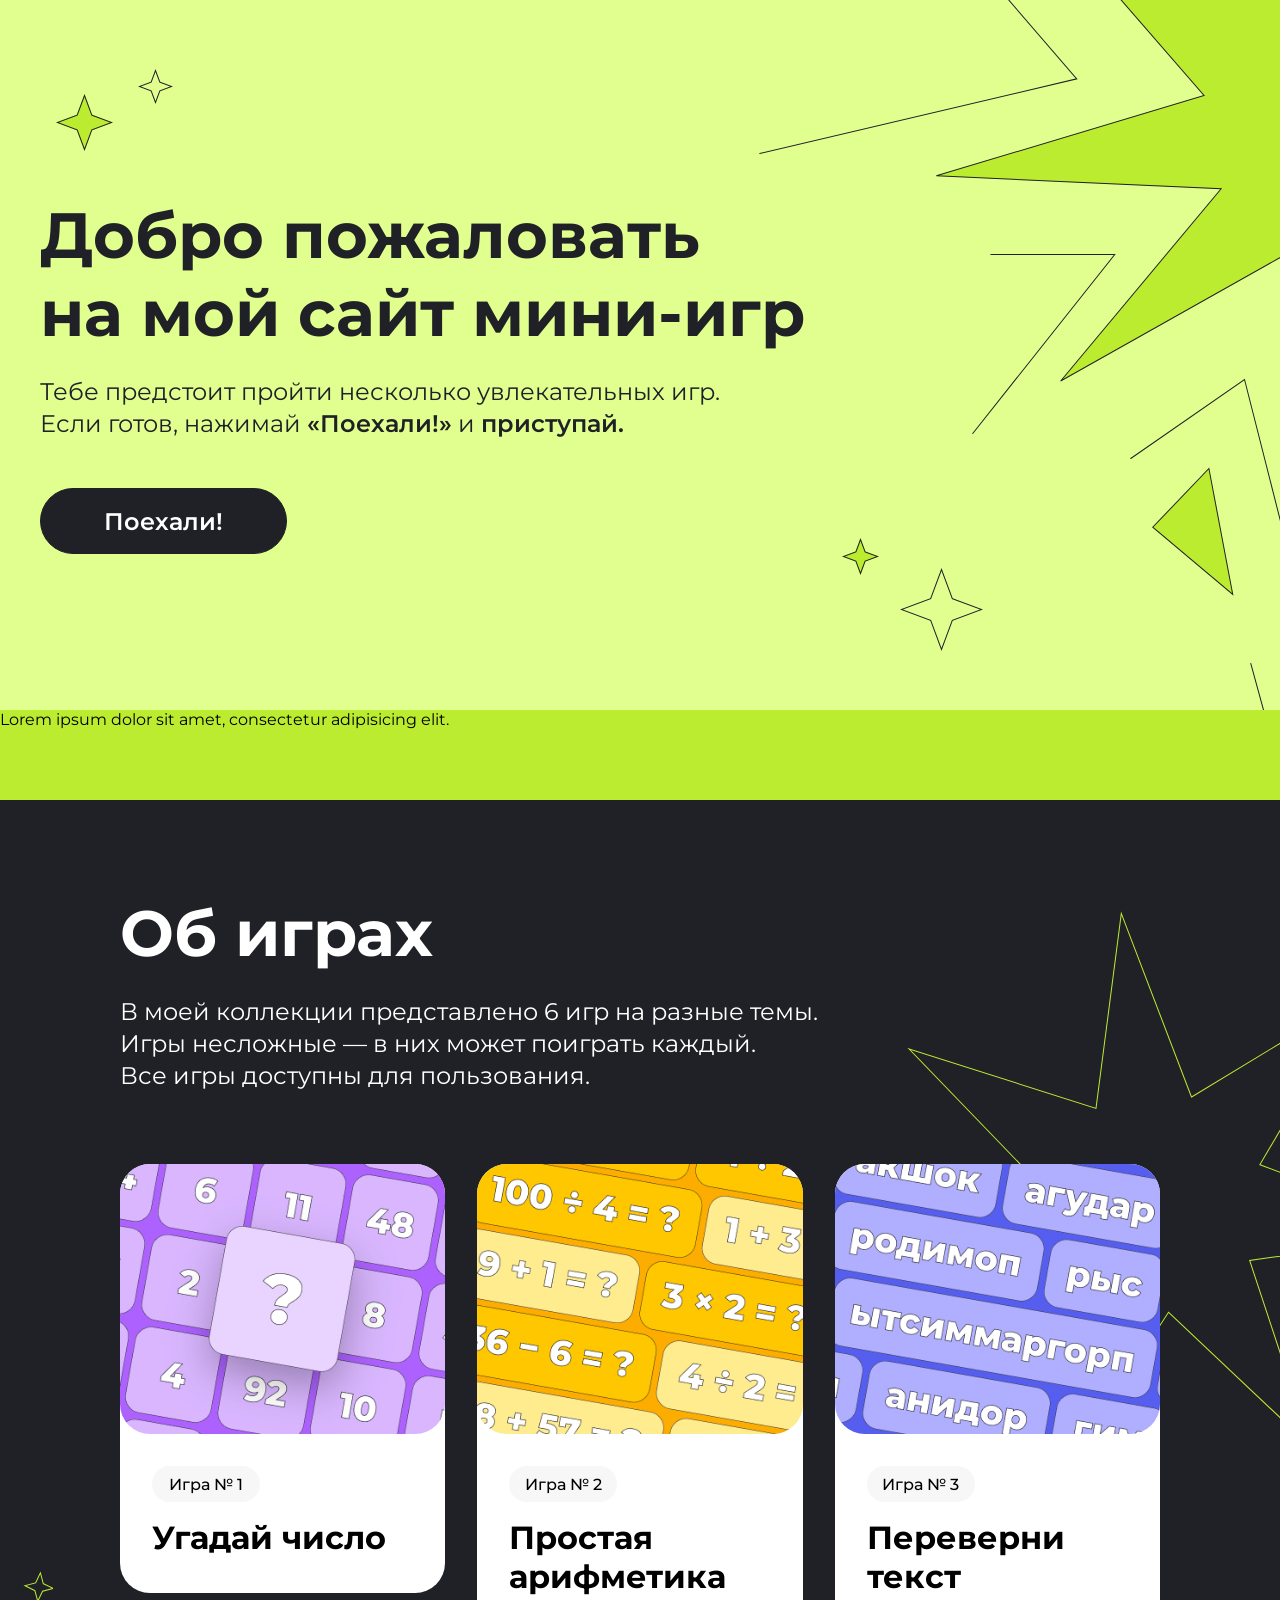
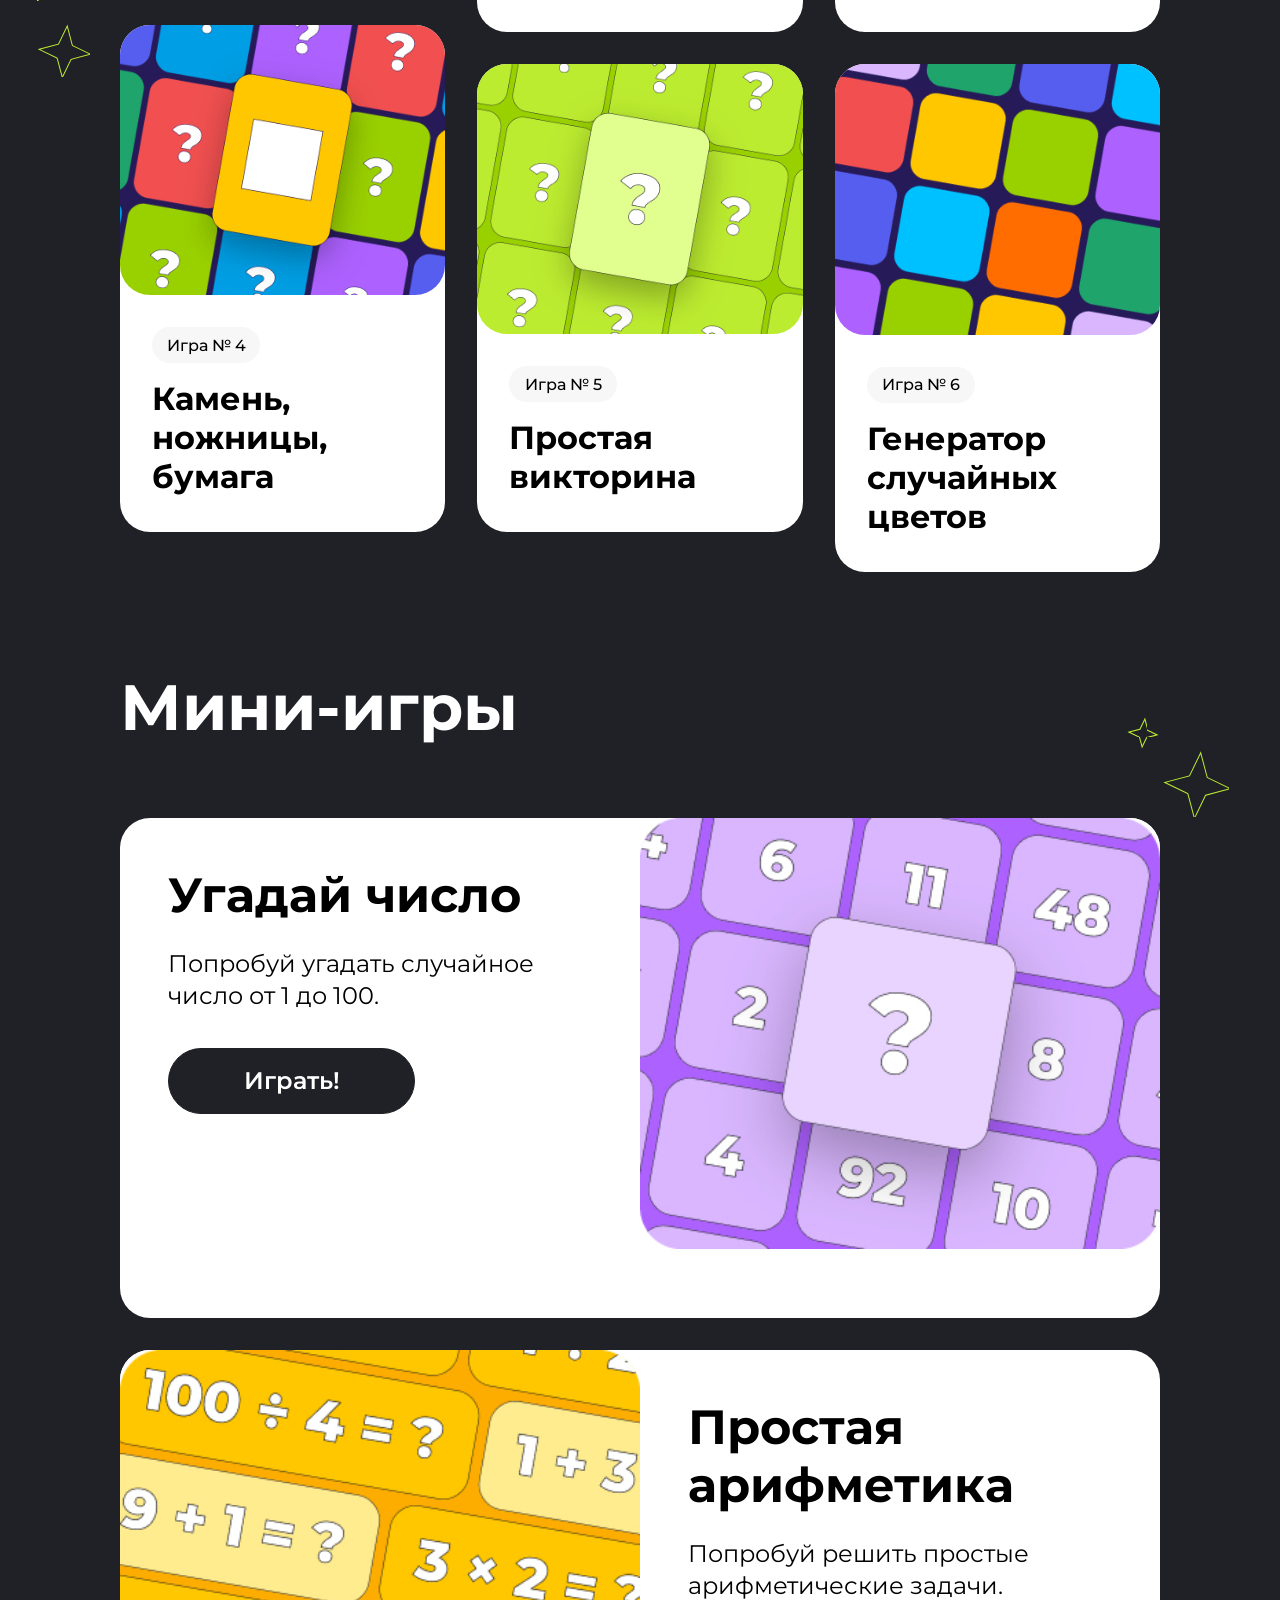
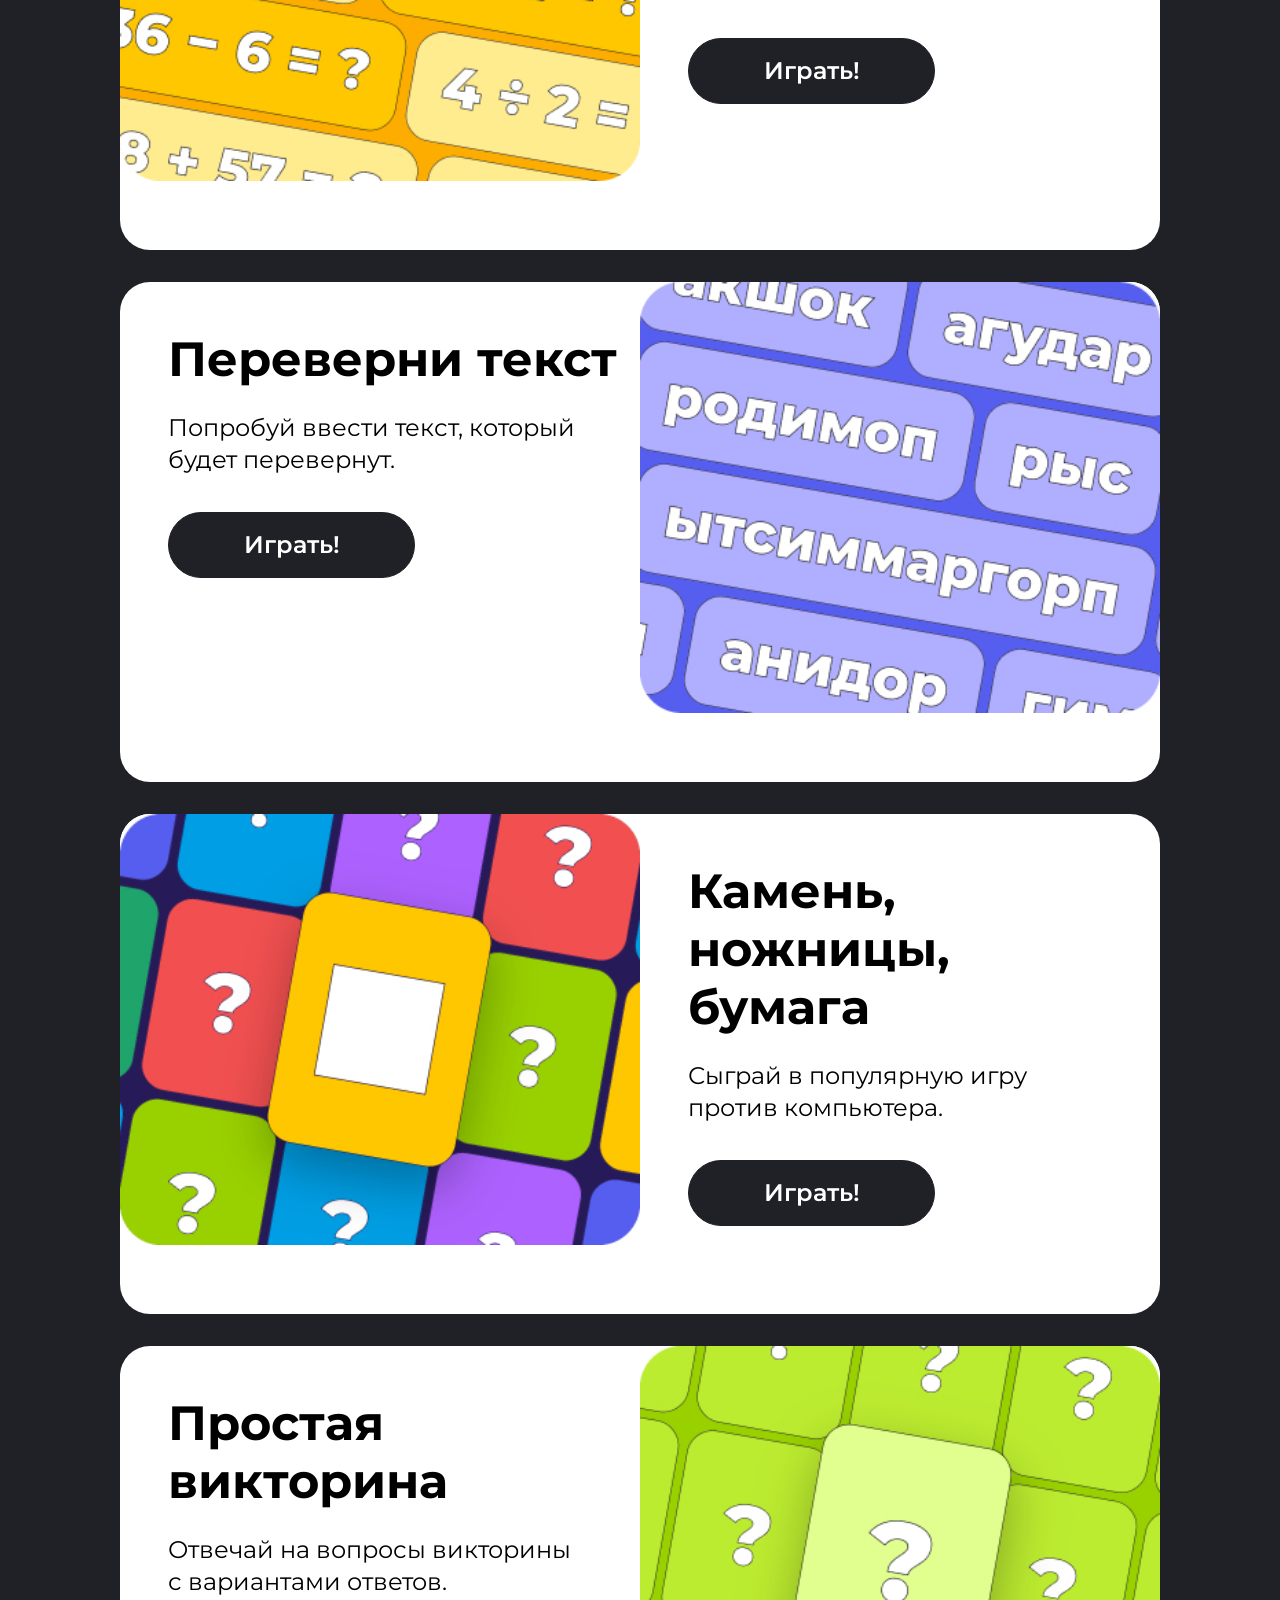
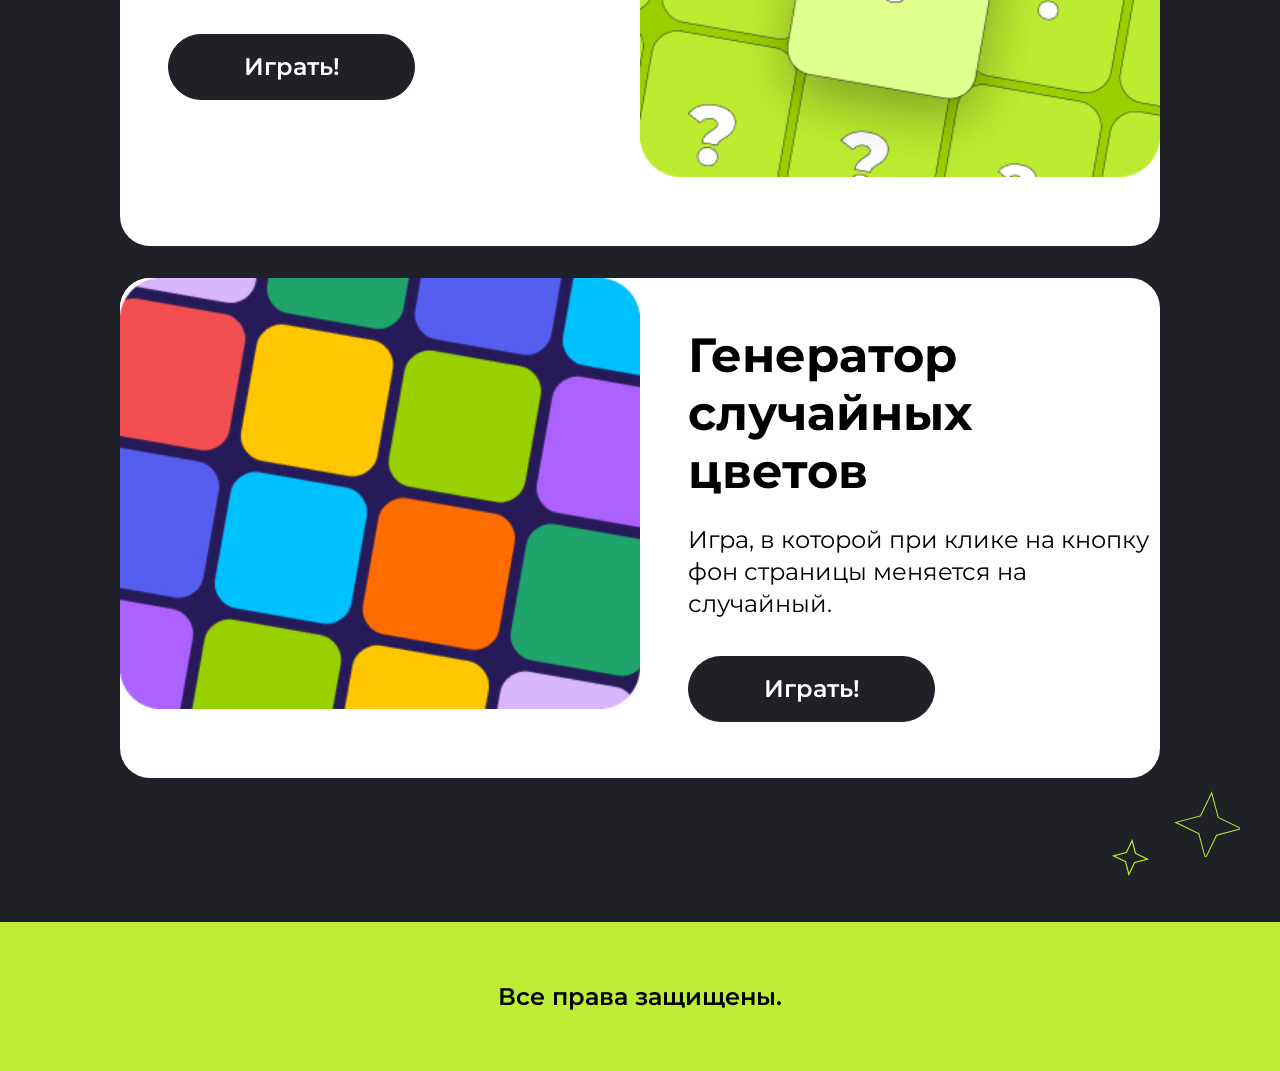
==== index.html @ 82ed21d8 "Сделал игру "Переверни текст"" ====
<!DOCTYPE html>
<html lang="ru">

<head>
    <meta charset="UTF-8">
    <meta http-equiv="X-UA-Compatible" content="IE=edge">
    <meta name="viewport" content="width=device-width, initial-scale=1.0">
    <link rel="preconnect" href="https://fonts.googleapis.com">
    <link rel="preconnect" href="https://fonts.gstatic.com" crossorigin>
    <link href="https://fonts.googleapis.com/css2?family=Montserrat:ital,wght@0,100..900;1,100..900&display=swap"
        rel="stylesheet">
    <link rel="stylesheet" href="./styles.css">
    <title>Document</title>
</head>

<body>

    <section class="header">
        <div class="header__box">
            <div class="header__content">
                <p class="header__titl">Добро пожаловать</p>
                <p class="header__titl"><span class="header__spc">на мой сайт</span> мини-игр</p>
                <p class="header__text"><span class="header__spc">Тебе предстоит пройти несколько</span> <span
                        class="header__spc">увлекательных игр. Если готов,</span> <span class="header__spc">нажимай
                        <span class="header__text-smbld">«Поехали!»</span> и <span
                            class="header__text-smbld">приступай.</span></span></p>
                <form action="#top-games">
                    <button class="header__btn">Поехали!</button>
                </form>
            </div>
            <div class="header__star-big">
                <img class="header__imgBig" src="./image/star-big-grin.svg" alt="star">
                <img class="header__imgBig-phone" src="./image/star-phone-grin-big.svg" alt="star">
            </div>
        </div>
        <div class="header__anim-strip">Lorem ipsum dolor sit amet, consectetur adipisicing elit.</div>
    </section>
    <div class="top">
        <section class="top-games center">
            <div class="top-games__img-big">
                <img class="top-games__imgBig" src="./image/star-top-big.svg" alt="star">
            </div>
            <h2 class="top-games__titl">Об играх</h2>
            <p class="top-games__text">В моей коллекции представлено 6 игр на разные темы.</p>
            <p class="top-games__text">Игры несложные — в них может поиграть каждый.</p>
            <p class="top-games__text">Все игры доступны для пользования.</p>
            <article id="top-games" class="top-games__box">
                <div class="top-games__block">
                    <a href="#game-1">
                        <div class="top-games__card top-games__card_1-3">
                            <img class="top-games__img" src="./image/cart-game-1.jpg" alt="Угадай число">
                            <p class="top-games__nmbr">Игра № 1</p>
                            <h2 class="top-games__ttl-card  top-games__ttl-card_1rw">Угадай число</h2>
                        </div>
                    </a>
                    <a href="#game-4">
                        <div class="top-games__card top-games__card_4-6">
                            <img class="top-games__img" src="./image/cart-game-4.jpg" alt="Угадай число">
                            <p class="top-games__nmbr">Игра № 4</p>
                            <p class="top-games__ttl-card">Камень,</p>
                            <p class="top-games__ttl-card  top-games__ttl-card_3rw">ножницы,</p>
                            <p class="top-games__ttl-card  top-games__ttl-card_2rw">бумага</p>
                        </div>
                    </a>
                </div>
                <div class="top-games__block">
                    <a href="#game-2">
                        <div class="top-games__card top-games__card_2-5">
                            <img class="top-games__img" src="./image/cart-game-2.jpg" alt="Угадай число">
                            <p class="top-games__nmbr">Игра № 2</p>
                            <p class="top-games__ttl-card">Простая</p>
                            <p class="top-games__ttl-card top-games__ttl-card_2rw">арифметика</p>
                        </div>
                    </a>
                    <a href="#game-5">
                        <div class="top-games__card top-games__card_2-5">
                            <img class="top-games__img" src="./image/cart-game-5.jpg" alt="Угадай число">
                            <p class="top-games__nmbr">Игра № 5</p>
                            <p class="top-games__ttl-card">Простая</p>
                            <p class="top-games__ttl-card   top-games__ttl-card_2rw">викторина</p>
                        </div>
                    </a>
                </div>
                <div class="top-games__block">
                    <a href="#game-3">
                        <div class="top-games__card top-games__card_1-3">
                            <img class="top-games__img" src="./image/cart-game-3.jpg" alt="Угадай число">
                            <p class="top-games__nmbr">Игра № 3</p>
                            <h2 class="top-games__ttl-card   top-games__ttl-card_1rw">Переверни текст</h2>
                        </div>
                    </a>
                    <a href="#game-6">
                        <div class="top-games__card  top-games__card_4-6">
                            <img class="top-games__img" src="./image/cart-game-6.jpg" alt="Угадай число">
                            <p class="top-games__nmbr">Игра № 6</p>
                            <p class="top-games__ttl-card">Генератор</p>
                            <p class="top-games__ttl-card   top-games__ttl-card_3rw">случайных</p>
                            <p class="top-games__ttl-card   top-games__ttl-card_2rw">цветов</p>
                        </div>
                    </a>
                </div>
            </article>
        </section>
        <section class="for center">
            <div class="for__box">
                <h2 class="for__title">Мини-игры</h2>
                <article id="game-1" class="for__card">
                    <div class="for__content for__content_item1">
                        <h3 class="for__subtitle">Угадай число</h3>
                        <p class="for__text"><span class="for__text for__text_spc">Попробуй угадать случайное</span>
                            <span class="for__text for__text_spc">число от 1 до 100.</span>
                        </p>
                        <button class="for__btn for__btn_GuessNumber">Играть!</button>
                        <script src="./js/js-script.js"></script>
                        <script>
                            document.addEventListener('DOMContentLoaded', function () {
                                const playButton = document.querySelector('.for__btn_GuessNumber');
                                playButton.addEventListener('click', getUserNumber);
                            });
                        </script>
                    </div>
                    <img class="for__img for__img_item2" src="./image/cart-game-1.jpg" alt="Угадай число">
                </article>
                <article id="game-2" class="for__card">
                    <img class="for__img for__img_rew for__img_item2" src="./image/cart-game-2.jpg" alt="Угадай число">
                    <div class="for__content for__content_rew for__content_item1">
                        <h3 class="for__subtitle for__subtitle_dopmrgn"><span
                                class="for__subtitle for__subtitle_spc">Простая</span> <span
                                class="for__subtitle for__subtitle_spc">арифметика</span></h3>
                        <p class="for__text"><span class="for__text for__text_spc">Попробуй решить простые</span>
                            <span class="for__text for__text_spc">арифметические задачи.</span>
                        </p>
                        <button class="for__btn for__btn_arithmetic">Играть!</button>
                        <script src="./js/arithmetic.js"></script>
                        <script>
                            document.addEventListener('DOMContentLoaded', function () {
                                const playButton = document.querySelector('.for__btn_arithmetic');
                                playButton.addEventListener('click', arithmeticProblem);
                            });
                        </script>
                    </div>
                </article>
                <article id="game-3" class="for__card">
                    <div class="for__content for__content_item1">
                        <h3 class="for__subtitle">Переверни текст</h3>
                        <p class="for__text"><span class="for__text for__text_spc">Попробуй ввести текст, который</span>
                            <span class="for__text for__text_spc">будет перевернут.</span>
                        </p>
                        <button class="for__btn for__btn_turnTheTextOver">Играть!</button>
                        <script src="./js/turnTheTextOver.js"></script>
                        <script>
                            document.addEventListener('DOMContentLoaded', function () {
                                const playButton = document.querySelector('.for__btn_turnTheTextOver');
                                playButton.addEventListener('click', turnTheTextOver);
                            });
                        </script>
                    </div>
                    <img class="for__img for__img_item2" src="./image/cart-game-3.jpg" alt="Угадай число">
                </article>
                <article id="game-4" class="for__card">
                    <img class="for__img for__img_rew for__img_item2" src="./image/cart-game-4.jpg" alt="Угадай число">
                    <div class="for__content for__content_rew for__content_item1">
                        <h3 class="for__subtitle for__subtitle_dopmrgn">Камень,<br>ножницы,<br>бумага</h3>
                        <p class="for__text"><span class="for__text for__text_spc">Сыграй в популярную игру</span> <span
                                class="for__text for__text_spc">против компьютера.</span></p>
                        <button class="for__btn">Играть!</button>
                </article>
                <article id="game-5" class="for__card">
                    <div class="for__content for__content_item1">
                        <h3 class="for__subtitle">Простая<br>викторина</h3>
                        <p class="for__text"><span class="for__text for__text_spc">Отвечай на вопросы викторины</span>
                            <span class="for__text for__text_spc">с вариантами ответов.</span>
                        </p>
                        <button class="for__btn">Играть!</button>
                    </div>
                    <img class="for__img for__img_item2" src="./image/cart-game-5.jpg" alt="Угадай число">
                </article>
                <article id="game-6" class="for__card">
                    <img class="for__img for__img_rew for__img_item2" src="./image/cart-game-6.jpg" alt="Угадай число">
                    <div class="for__content for__content_rew for__content_item1">
                        <h3 class="for__subtitle for__subtitle_dopmrgn">Генератор<br>случайных<br>цветов</h3>
                        <p class="for__text"><span class="for__text for__text_spc-phone">Игра, в которой при
                                клике</span>
                            <span class="for__text for__text_spc-phone">на кнопку фон страницы</span> <span
                                class="for__text for__text_spc-phone">меняется на случайный.</span>
                        </p>
                        <button class="for__btn">Играть!</button>
                </article>
            </div>
        </section>
    </div>

    <footer class="footer">
        <p class="footer__cntnt">Все права защищены.</p>
    </footer>
</body>

</html>
---- styles.css ----
@charset "UTF-8";
* {
  margin: 0;
  padding: 0;
  font-family: "Montserrat", "Arial";
  box-sizing: border-box;
}

a {
  all: unset;
}

html {
  scroll-behavior: smooth;
}

h1 {
  color: #ffffff;
  font-size: 64px;
  font-weight: 700;
  line-height: 78px;
  letter-spacing: 0px;
  text-align: left;
}

button {
  border-radius: 60px;
  border: 1px solid #202027;
  background-color: #202027;
  color: #ffffff;
  transition: background-color 1s ease-in-out;
  font-size: 24px;
  font-weight: 600;
}

button:hover {
  background-color: #ffffff;
  color: #000000;
  cursor: pointer;
}

.center {
  padding-left: 120px;
  padding-right: 120px;
}

.header {
  width: 100%;
  background-color: #E1FF8F;
  position: relative;
  z-index: 1;
  overflow: hidden;
}
.header__box {
  position: relative;
  padding-left: calc(50% - 600px);
  padding-right: calc(50% - 600px);
}
.header__box::before {
  content: "";
  background-image: url(./image/star-grin2.svg);
  position: absolute;
  left: 4.4%;
  top: 94px;
  width: 57px;
  height: 57px;
}
.header__box::after {
  content: "";
  background-image: url(./image/star-3.svg);
  position: absolute;
  left: 10.8%;
  top: 69px;
  width: 35px;
  height: 35px;
}
.header__content {
  padding-top: 196px;
  min-width: 1200px;
}
.header__titl {
  color: #202027;
  font-size: 64px;
  font-weight: 700;
  line-height: 78px;
  letter-spacing: 0px;
  text-align: left;
}
.header__text {
  width: 720px;
  padding-top: 24px;
  font-size: 24px;
  color: #202027;
  font-weight: 400;
  line-height: 32px;
  letter-spacing: 0px;
  text-align: left;
}
.header__text-smbld {
  padding-top: 24px;
  font-size: 24px;
  color: #202027;
  font-weight: 600;
  line-height: 32px;
  letter-spacing: 0px;
}
.header__btn {
  margin-top: 48px;
  width: 247px;
  height: 66px;
}
.header__star-big {
  position: absolute;
  left: 59.3%;
  top: -333px;
  z-index: 2;
  overflow: hidden;
  margin-right: 0;
}
.header__imgBig {
  -o-object-fit: cover;
     object-fit: cover;
}
.header__anim-strip {
  margin-top: 156px;
  background-color: #BCEC30;
  padding: 0;
  position: relative;
  z-index: 3;
  height: 90px;
  /*удалить пример высоты полосы анимации*/
}
.header__titl-phone {
  display: none;
}

.header::before {
  content: "";
  background-image: url(./image/star-grin3.svg);
  position: absolute;
  left: 65.8%;
  top: 538px;
  width: 37px;
  height: 37px;
}

.header::after {
  content: "";
  background-image: url(./image/star-2.svg);
  position: absolute;
  left: 70.3%;
  top: 568px;
  width: 83px;
  height: 83px;
}

.top {
  display: flex;
  flex-direction: column;
  align-content: center;
  flex-wrap: wrap;
  background-color: #202027;
}

.top-games {
  background-color: #202027;
  position: relative;
  z-index: 1;
  overflow: hidden;
  padding-bottom: 40px;
}
.top-games__titl {
  padding-top: 94px;
  margin-bottom: 24px;
  font-size: 64px;
  font-weight: 700;
  color: #ffffff;
}
.top-games__text {
  color: #ffffff;
  font-size: 24px;
  font-weight: 400;
  line-height: 32px;
  letter-spacing: 0px;
  text-align: left;
}
.top-games__titl-phone {
  display: none;
}
.top-games__img-big {
  position: absolute;
  left: 64.9%;
  top: 77px;
  z-index: 2;
  overflow: hidden;
}
.top-games__imgBig {
  -o-object-fit: cover;
     object-fit: cover;
}
.top-games__box {
  margin-top: 72px;
  display: grid;
  grid-template-columns: repeat(3, 1fr);
  gap: 32px;
}
.top-games__block {
  display: flex;
  flex-direction: column;
  gap: 32px;
}
.top-games__card {
  max-width: 378px;
  border: none;
  border-radius: 30px;
  background-color: #ffffff;
  cursor: pointer;
  transition: transform 0.3s ease;
  position: relative;
  z-index: 3;
}
.top-games__card_1-3 {
  max-height: 473px;
}
.top-games__card_2-5 {
  max-height: 512px;
}
.top-games__card_4-6 {
  max-height: 551px;
}
.top-games__card:hover {
  transform: scale(1.05);
}
.top-games__img {
  border-radius: 30px;
  width: 100%;
  position: relative;
  z-index: 3;
}
.top-games__nmbr {
  margin-top: 28px;
  margin-left: 32px;
  width: 108px;
  height: 36px;
  background-color: #F7F7F7;
  border: none;
  border-radius: 30px;
  font-size: 16px;
  font-weight: 500;
  align-content: center;
  text-align: center;
}
.top-games__ttl-card {
  margin-top: 16px;
  margin-left: 32px;
  font-size: 32px;
  font-weight: 700;
}
.top-games__ttl-card_1rw {
  padding-bottom: 36px;
}
.top-games__ttl-card_2rw {
  margin-top: 0;
  padding-bottom: 36px;
}
.top-games__ttl-card_3rw {
  margin-top: 0;
  padding-bottom: 0;
}

.top-games::before {
  content: "";
  background-image: url(./image/star-top3.svg);
  position: absolute;
  left: 1.7%;
  top: 770px;
  width: 31px;
  height: 31px;
}

.top-games::after {
  content: "";
  background-image: url(./image/star-top2.svg);
  position: absolute;
  left: 2.7%;
  top: 822px;
  width: 55px;
  height: 55px;
}

.for {
  padding-top: 56px;
  padding-bottom: 144px;
  background-color: #202027;
  position: relative;
}
.for__box {
  position: relative;
}
.for__box::before {
  content: "";
  background-image: url(./image/star-top3.svg);
  position: absolute;
  left: 96.7%;
  top: 48px;
  width: 35px;
  height: 35px;
}
.for__box::after {
  content: "";
  background-image: url(./image/star-for2.svg);
  position: absolute;
  left: 100%;
  top: 80px;
  width: 69px;
  height: 69px;
  background-repeat: no-repeat;
}
.for__title {
  font-size: 64px;
  font-weight: 700;
  color: #ffffff;
  padding-bottom: 40px;
}
.for__card {
  max-width: 1200px;
  max-height: 500px;
  min-width: 850px;
  margin-top: 32px;
  border: none;
  background-color: #ffffff;
  border-radius: 30px;
  display: grid;
  grid-template-columns: repeat(12, 1fr);
}
.for__content {
  grid-column: 1/7;
  padding-left: 48px;
}
.for__content_rew {
  grid-column: 7/13;
}
.for__subtitle {
  margin-top: 48px;
  font-size: 48px;
  font-weight: 700;
}
.for__subtitle_spc {
  white-space: nowrap;
}
.for__text {
  margin-top: 24px;
  font-size: 24px;
  font-weight: 400;
  max-width: 497px;
  line-height: 32px;
}
.for__text_spc {
  white-space: nowrap;
}
.for__btn {
  margin-top: 36px;
  margin-bottom: 207px;
  width: 247px;
  height: 66px;
  color: #ffffff;
  background-color: #202027;
  border-radius: 60px;
}
.for__img {
  grid-column: 7/13;
  width: 100%;
  height: auto;
  -o-object-fit: cover;
     object-fit: cover;
  border-radius: 30px;
}
.for__img_rew {
  grid-column: 1/7;
}

.for::before {
  content: "";
  background-image: url(./image/star-top3.svg);
  position: absolute;
  left: 86.7%;
  top: 97.6%;
  width: 41px;
  height: 41px;
  background-repeat: no-repeat;
  background-size: cover;
}

.for::after {
  content: "";
  background-image: url(./image/star-for2.svg);
  position: absolute;
  left: 91.5%;
  top: 96.2%;
  width: 69px;
  height: 69px;
  background-repeat: no-repeat;
}

.footer {
  padding-top: 60px;
  padding-bottom: 60px;
  background-color: #BDED35;
}
.footer__cntnt {
  font-size: 24px;
  font-weight: 600;
  text-align: center;
}

@media (min-width: 1023px) and (max-width: 1088px) {
  .center {
    padding-left: 80px;
    padding-right: 80px;
  }
}
@media (max-width: 1022px) {
  .center {
    padding-left: 16px;
    padding-right: 16px;
  }
  .header__box {
    padding-left: 16px;
    padding-right: 16px;
  }
  .header__content {
    padding-top: 147px;
    min-width: 0;
  }
  .header__titl {
    font-size: 40px;
    line-height: 49px;
    text-align: center;
  }
  .header__text {
    text-align: center;
    font-size: 16px;
    margin-left: auto;
    margin-right: auto;
  }
  .header__text-smbld {
    padding-top: 24px;
    font-size: 16px;
    line-height: 20px;
  }
  .header__btn {
    margin-top: 34px;
    margin-left: calc(50% - 143px);
    margin-right: calc(50% - 143px);
    width: 285px;
    height: 55px;
    font-size: 16px;
    font-weight: 600;
  }
  .header__imgBig {
    display: none;
  }
  .header__anim-strip {
    margin-top: 131px;
    height: 51px;
  }
  .header__star-big {
    display: none;
  }
  .header::before {
    left: 90%;
    top: 423px;
  }
  .header::after {
    left: 82%;
    top: 445px;
  }
  .top-games {
    display: none;
  }
  .for__box::before {
    left: 89%;
    top: 52px;
  }
  .for__box::after {
    left: 92%;
    top: 70px;
  }
  .for__card {
    min-width: 0;
  }
  .for__subtitle {
    margin-top: 16px;
    font-size: 36px;
    line-height: 30px;
  }
  .for__text {
    margin-top: 16px;
    font-size: 16px;
  }
  .for__btn {
    margin-top: 16px;
    margin-bottom: 0;
  }
  .for::before {
    left: 86.7%;
    top: 97.6%;
  }
  .for::after {
    left: 89.5%;
    top: 96.2%;
    width: 69px;
  }
}
@media (max-width: 767px) {
  .header__box::before {
    content: "";
    background-image: url(./image/star-phone-grin2.svg);
    position: absolute;
    left: 10%;
    top: 97px;
    width: 35px;
    height: 35px;
    background-repeat: no-repeat;
  }
  .header__box::after {
    content: "";
    background-image: url(./image/star-phone3.svg);
    position: absolute;
    left: 24.6%;
    top: 64px;
    width: 35px;
    height: 35px;
    background-repeat: no-repeat;
  }
  .header__text {
    padding-top: 24px;
    width: 100%;
    line-height: 20px;
  }
  .header__spc {
    white-space: nowrap;
  }
  .header__btn {
    margin-top: 36px;
    margin-left: calc(50% - 140px);
    margin-right: calc(50% - 140px);
  }
  .header__star-big {
    display: block;
    min-width: 223px;
    left: 50%;
    top: -104px;
  }
  .header__imgBig {
    display: none;
  }
  .header__star-big-phone {
    display: block;
    -o-object-fit: cover;
       object-fit: cover;
  }
  .header::before {
    content: "";
    background-image: url(./image/star-phone2.svg);
    position: absolute;
    left: 80.8%;
    top: 581px;
    width: 39px;
    height: 41px;
    background-repeat: no-repeat;
  }
  .header::after {
    content: "";
    background-image: url(./image/star-phone-grin3.svg);
    position: absolute;
    left: 72.7%;
    top: 557px;
    width: 18px;
    height: 18px;
    background-repeat: no-repeat;
  }
  .for {
    padding-top: 48px;
    padding-bottom: 12px;
  }
  .for__box {
    display: flex;
    flex-direction: column;
    gap: 22px;
  }
  .for__box::before {
    display: none;
  }
  .for__box::after {
    display: none;
  }
  .for__title {
    font-size: 40px;
    padding-bottom: 26px;
  }
  .for__card {
    display: flex;
    flex-direction: column;
    margin-top: 0;
    padding-bottom: 32px;
    max-height: -moz-fit-content;
    max-height: fit-content;
  }
  .for__content {
    padding-left: 29px;
  }
  .for__content_item1 {
    order: 2;
  }
  .for__content_rew {
    margin-top: 4px;
  }
  .for__subtitle {
    margin-top: 32px;
    font-size: 32px;
    margin-bottom: 14px;
    line-height: 39px;
    max-width: 284px;
  }
  .for__subtitle_dopmrgn {
    margin-top: 30px;
  }
  .for__text {
    line-height: 20px;
    margin-top: 0;
  }
  .for__text_spc-phone {
    white-space: nowrap;
  }
  .for__btn {
    margin-top: 32px;
    width: 285px;
    height: 55px;
    font-size: 16px;
  }
  .for__img_item2 {
    order: 1;
  }
  .for::before {
    display: none;
  }
  .for::after {
    display: none;
  }
  .footer {
    padding-top: 40px;
    padding-bottom: 40px;
  }
  .footer__cntnt {
    font-size: 16px;
  }
}
.task {
  height: 300px;
  border: 2px solid #000000;
  text-align: center;
  font-size: 32;
  font-width: 600;
  color: #000;
}/*# sourceMappingURL=styles.css.map */
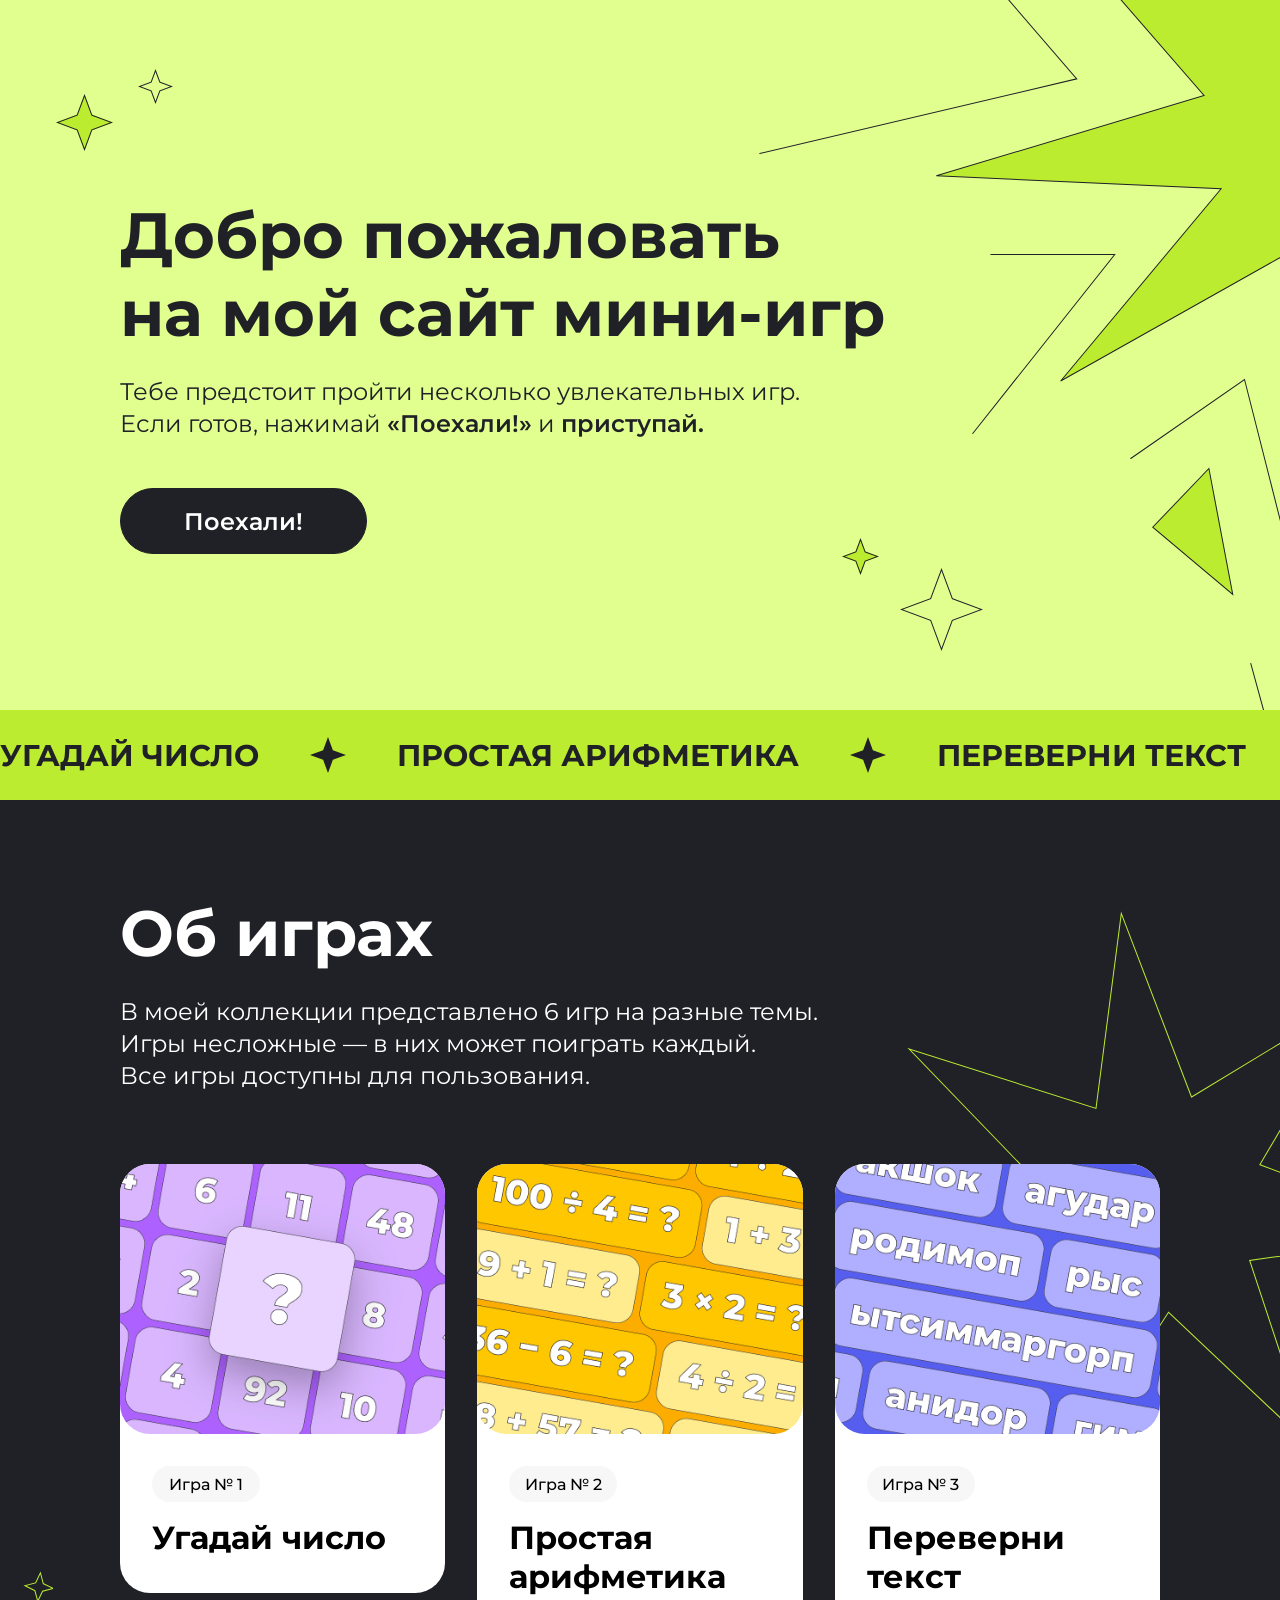
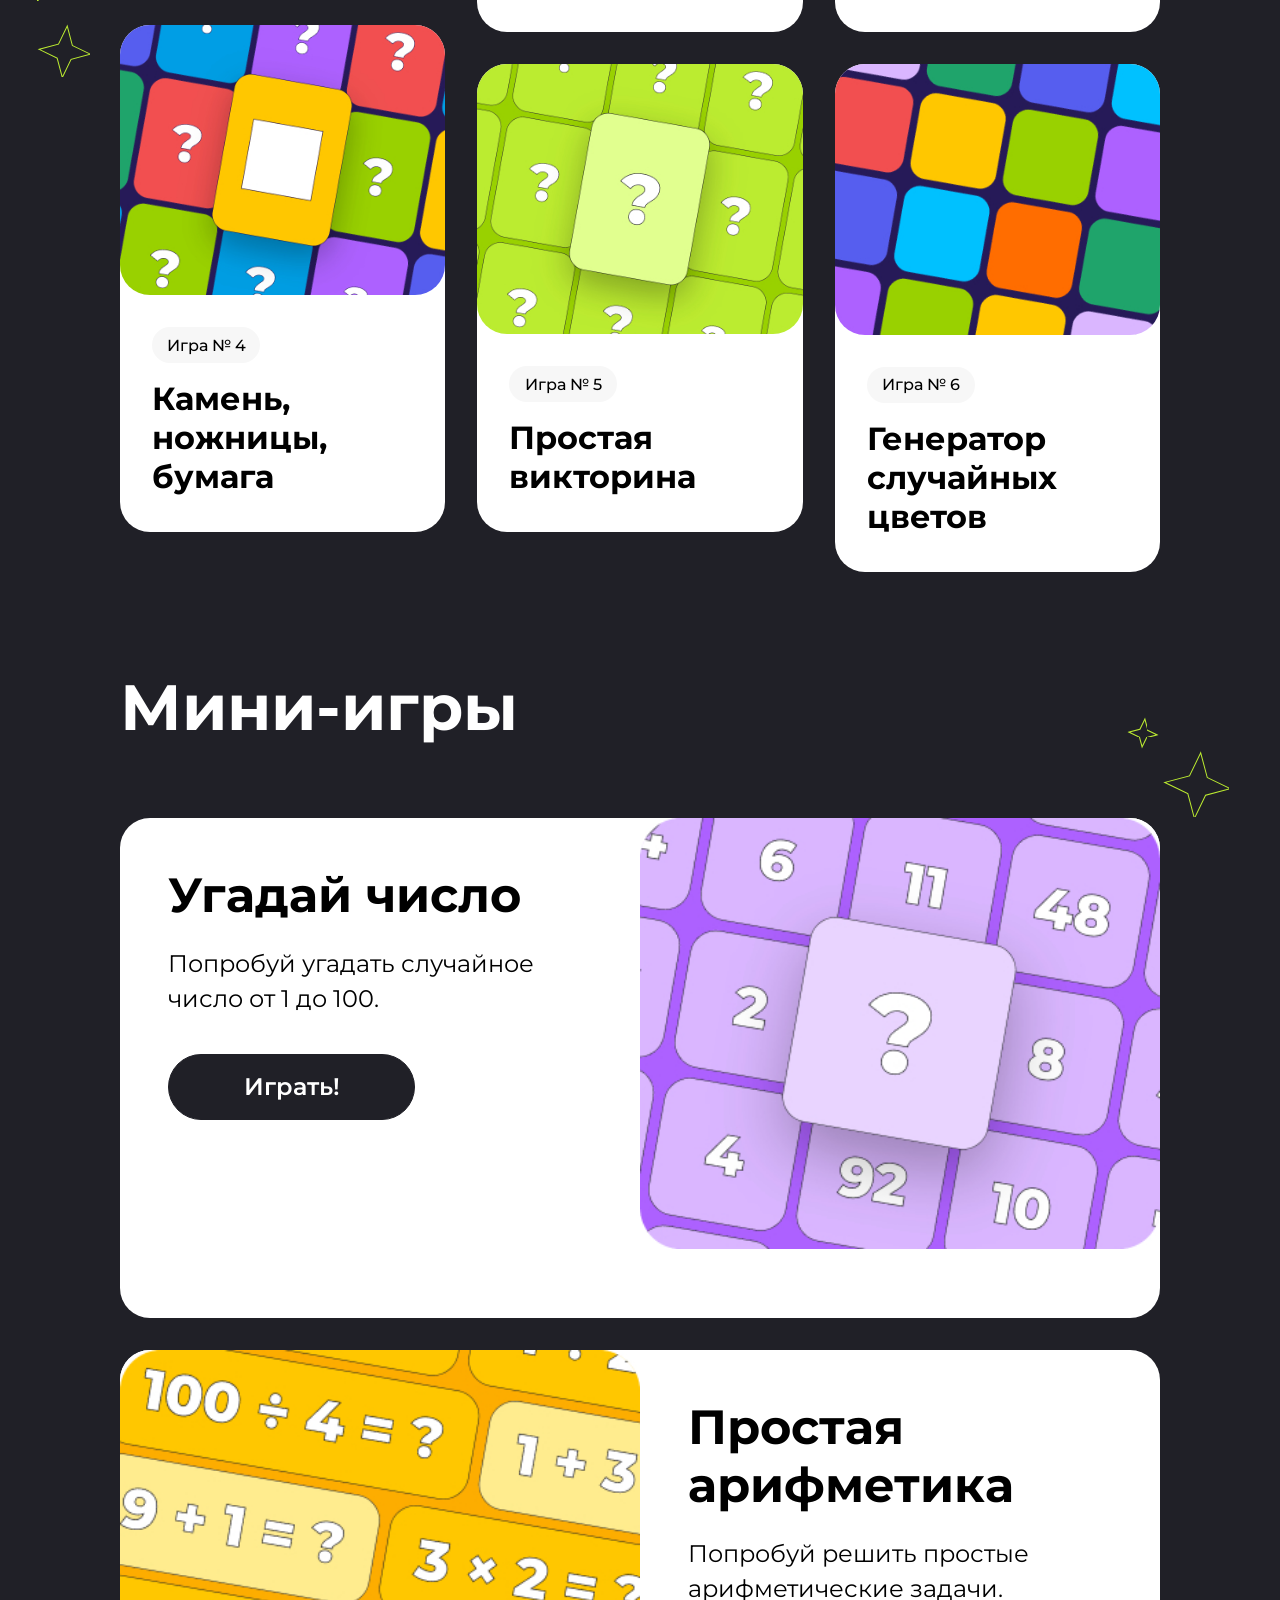
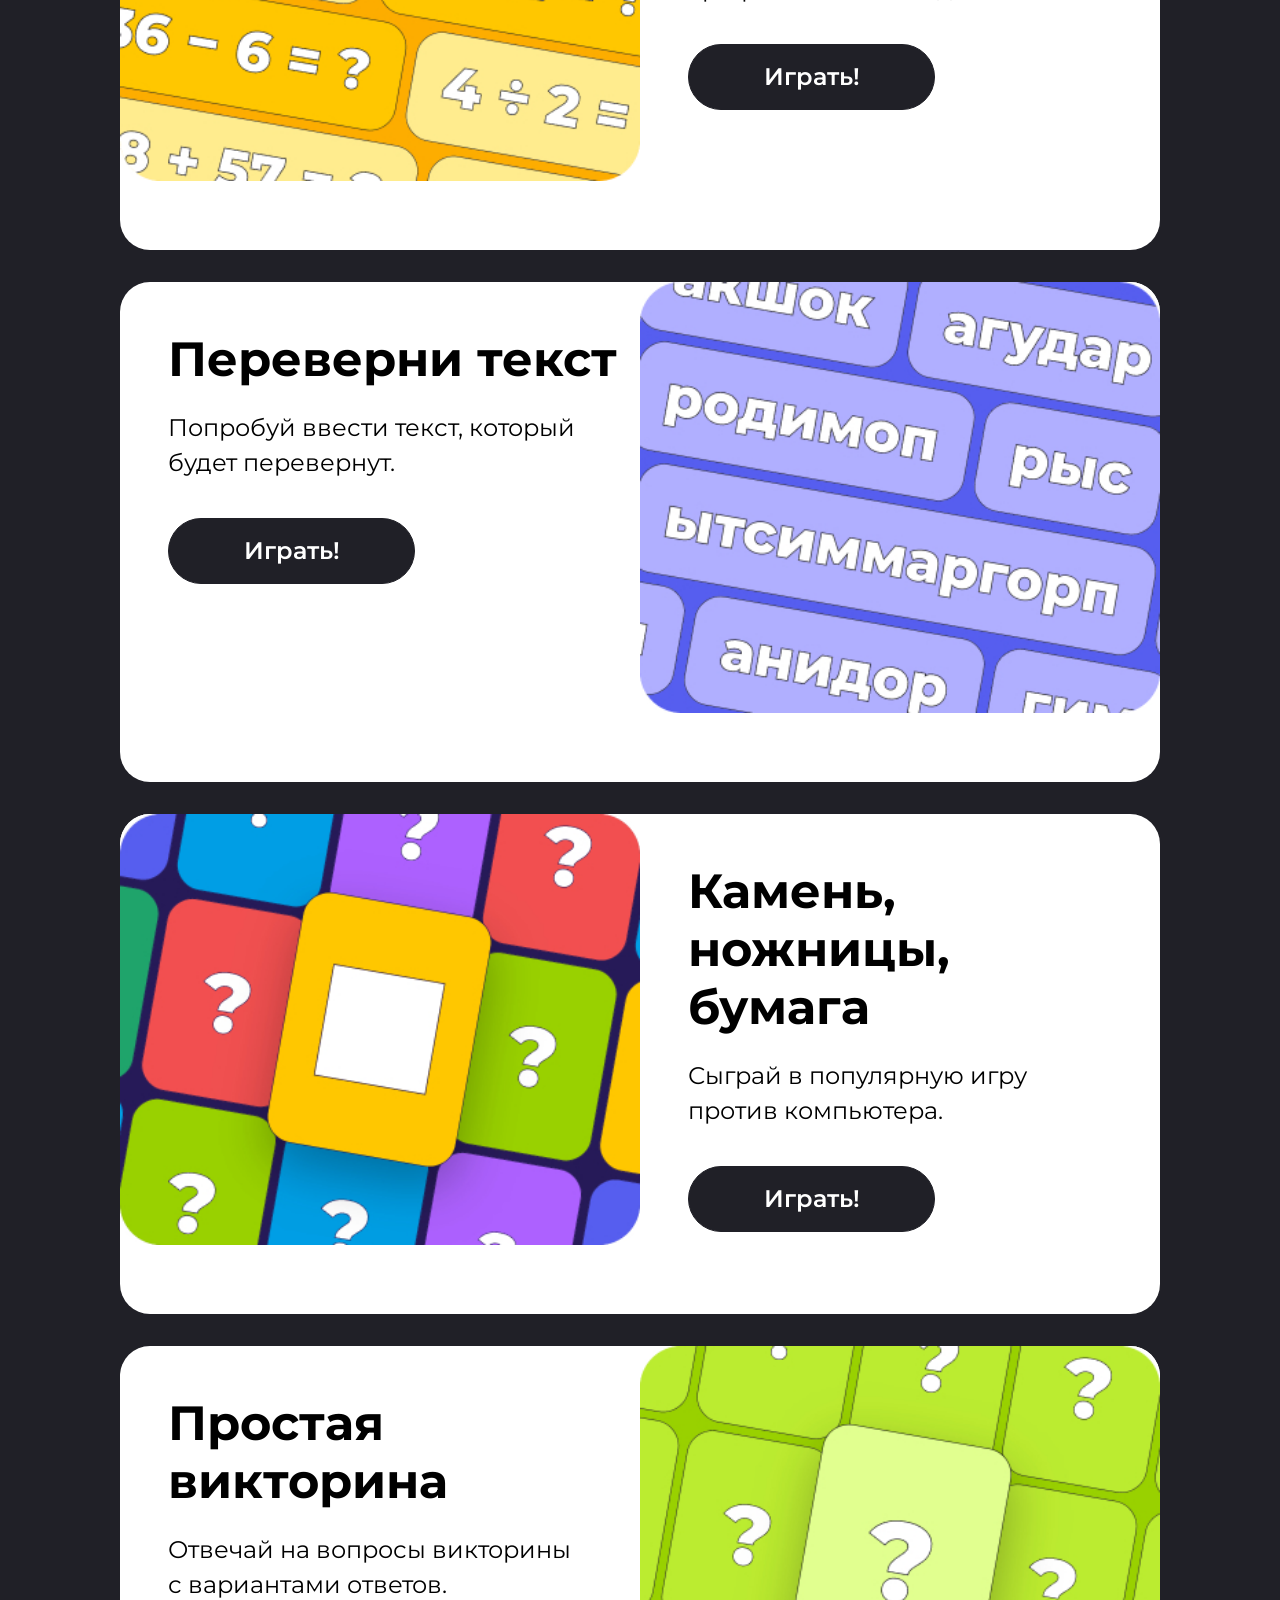
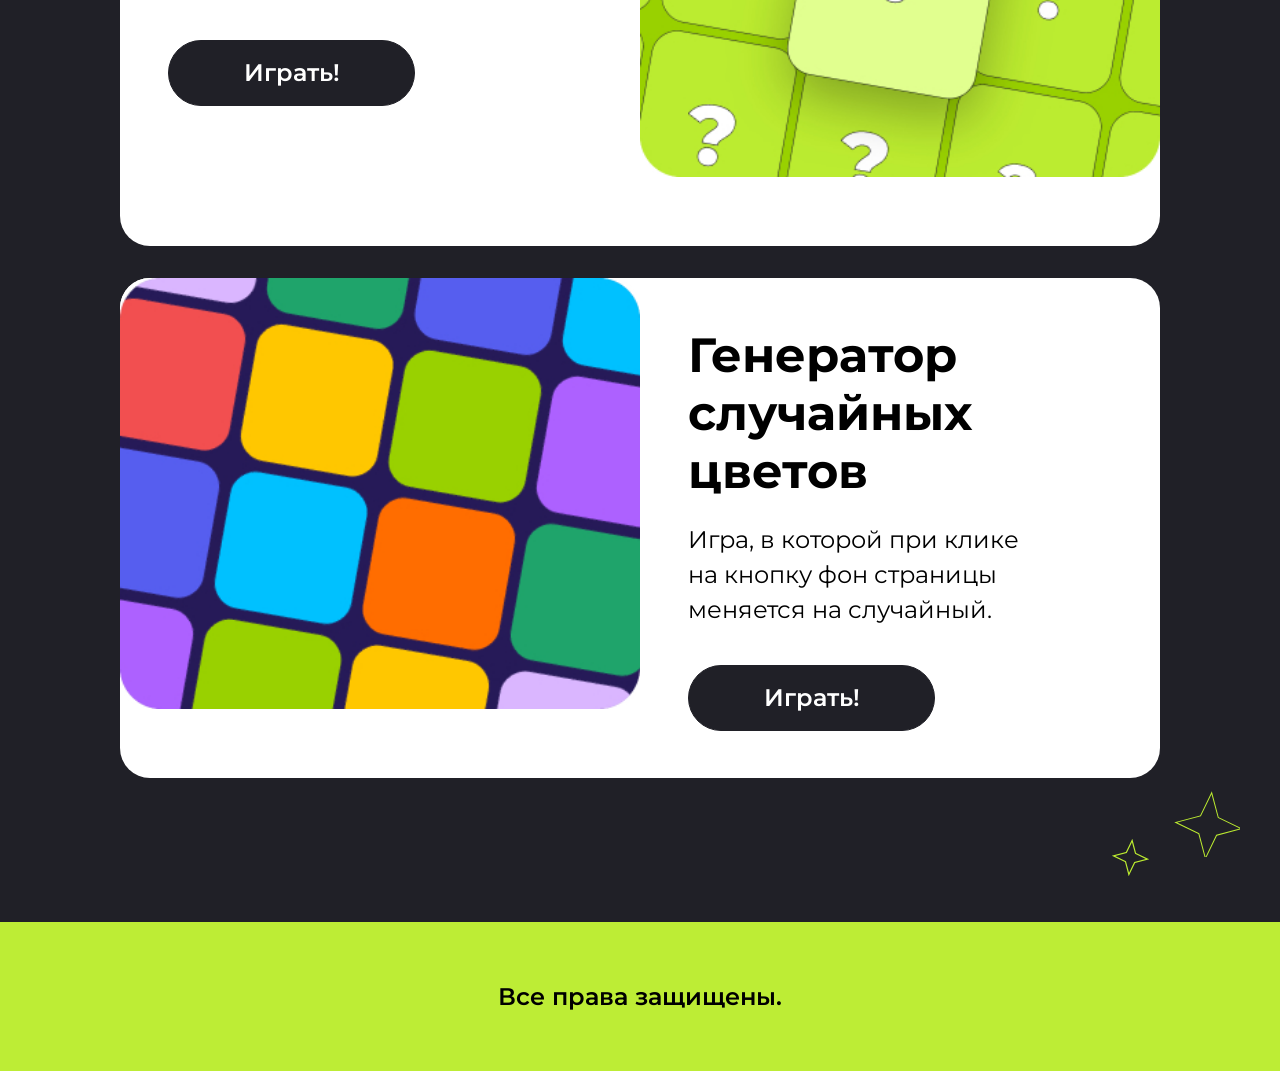
==== commit 4ad99966: "Исправил header для tablet" ====
--- a/index.html
+++ b/index.html
@@ -33,7 +33,34 @@
                 <img class="header__imgBig-phone" src="./image/star-phone-grin-big.svg" alt="star">
             </div>
         </div>
-        <div class="header__anim-strip">Lorem ipsum dolor sit amet, consectetur adipisicing elit.</div>
+        <div class="header__anim-strip">
+            <div class="header__anim-strip-content">
+                <span class="header__anim-strip-item">УГАДАЙ ЧИСЛО</span>
+                <img src="./image/star-anim-strip.svg" alt="Звезда" class="header__anim-strip-icon">
+                <span class="header__anim-strip-item">ПРОСТАЯ АРИФМЕТИКА</span>
+                <img src="./image/star-anim-strip.svg" alt="Звезда" class="header__anim-strip-icon">
+                <span class="header__anim-strip-item">ПЕРЕВЕРНИ ТЕКСТ</span>
+                <img src="./image/star-anim-strip.svg" alt="Звезда" class="header__anim-strip-icon">
+                <span class="header__anim-strip-item">КАМЕНЬ, НОЖНИЦЫ, БУМАГА</span>
+                <img src="./image/star-anim-strip.svg" alt="Звезда" class="header__anim-strip-icon">
+                <span class="header__anim-strip-item">ПРОСТАЯ ВИКТОРИНА</span>
+                <img src="./image/star-anim-strip.svg" alt="Звезда" class="header__anim-strip-icon">
+                <span class="header__anim-strip-item">ГЕНЕРАТОР СЛУЧАЙНЫХ ЦВЕТОВ</span>
+                <img src="./image/star-anim-strip.svg" alt="Звезда" class="header__anim-strip-icon">
+                <span class="header__anim-strip-item">УГАДАЙ ЧИСЛО</span>
+                <img src="./image/star-anim-strip.svg" alt="Звезда" class="header__anim-strip-icon">
+                <span class="header__anim-strip-item">ПРОСТАЯ АРИФМЕТИКА</span>
+                <img src="./image/star-anim-strip.svg" alt="Звезда" class="header__anim-strip-icon">
+                <span class="header__anim-strip-item">ПЕРЕВЕРНИ ТЕКСТ</span>
+                <img src="./image/star-anim-strip.svg" alt="Звезда" class="header__anim-strip-icon">
+                <span class="header__anim-strip-item">КАМЕНЬ, НОЖНИЦЫ, БУМАГА</span>
+                <img src="./image/star-anim-strip.svg" alt="Звезда" class="header__anim-strip-icon">
+                <span class="header__anim-strip-item">ПРОСТАЯ ВИКТОРИНА</span>
+                <img src="./image/star-anim-strip.svg" alt="Звезда" class="header__anim-strip-icon">
+                <span class="header__anim-strip-item">ГЕНЕРАТОР СЛУЧАЙНЫХ ЦВЕТОВ</span>
+                <img src="./image/star-anim-strip.svg" alt="Звезда" class="header__anim-strip-icon">
+            </div>
+        </div>
     </section>
     <div class="top">
         <section class="top-games center">
@@ -107,8 +134,8 @@
                 <article id="game-1" class="for__card">
                     <div class="for__content for__content_item1">
                         <h3 class="for__subtitle">Угадай число</h3>
-                        <p class="for__text"><span class="for__text for__text_spc">Попробуй угадать случайное</span>
-                            <span class="for__text for__text_spc">число от 1 до 100.</span>
+                        <p class="for__text"><span class="for__text-spn">Попробуй угадать случайное</span>
+                            <span class="for__text-spc">число от 1 до 100.</span>
                         </p>
                         <button class="for__btn for__btn_GuessNumber">Играть!</button>
                         <script src="./js/js-script.js"></script>
@@ -125,10 +152,10 @@
                     <img class="for__img for__img_rew for__img_item2" src="./image/cart-game-2.jpg" alt="Угадай число">
                     <div class="for__content for__content_rew for__content_item1">
                         <h3 class="for__subtitle for__subtitle_dopmrgn"><span
-                                class="for__subtitle for__subtitle_spc">Простая</span> <span
-                                class="for__subtitle for__subtitle_spc">арифметика</span></h3>
-                        <p class="for__text"><span class="for__text for__text_spc">Попробуй решить простые</span>
-                            <span class="for__text for__text_spc">арифметические задачи.</span>
+                                class="for__subtitle-spc">Простая</span> <span
+                                class="for__subtitle-spc">арифметика</span></h3>
+                        <p class="for__text"><span class="for__text-spc">Попробуй решить простые</span>
+                            <span class="for__text-spc">арифметические задачи.</span>
                         </p>
                         <button class="for__btn for__btn_arithmetic">Играть!</button>
                         <script src="./js/arithmetic.js"></script>
@@ -143,8 +170,8 @@
                 <article id="game-3" class="for__card">
                     <div class="for__content for__content_item1">
                         <h3 class="for__subtitle">Переверни текст</h3>
-                        <p class="for__text"><span class="for__text for__text_spc">Попробуй ввести текст, который</span>
-                            <span class="for__text for__text_spc">будет перевернут.</span>
+                        <p class="for__text"><span class="for__text-spc">Попробуй ввести текст, который</span>
+                            <span class="for__text-spc">будет перевернут.</span>
                         </p>
                         <button class="for__btn for__btn_turnTheTextOver">Играть!</button>
                         <script src="./js/turnTheTextOver.js"></script>
@@ -161,17 +188,31 @@
                     <img class="for__img for__img_rew for__img_item2" src="./image/cart-game-4.jpg" alt="Угадай число">
                     <div class="for__content for__content_rew for__content_item1">
                         <h3 class="for__subtitle for__subtitle_dopmrgn">Камень,<br>ножницы,<br>бумага</h3>
-                        <p class="for__text"><span class="for__text for__text_spc">Сыграй в популярную игру</span> <span
-                                class="for__text for__text_spc">против компьютера.</span></p>
-                        <button class="for__btn">Играть!</button>
+                        <p class="for__text"><span class="for__text-spc">Сыграй в популярную игру</span> <span
+                                class="for__text-spc">против компьютера.</span></p>
+                        <button class="for__btn for__btn_rockScissorsPaper">Играть!</button>
+                        <script src="./js/rockScissorsPaper.js"></script>
+                        <script>
+                            document.addEventListener('DOMContentLoaded', function () {
+                                const playButton = document.querySelector('.for__btn_rockScissorsPaper');
+                                playButton.addEventListener('click', rockScissorsPaper);
+                            });
+                        </script>
                 </article>
                 <article id="game-5" class="for__card">
                     <div class="for__content for__content_item1">
                         <h3 class="for__subtitle">Простая<br>викторина</h3>
-                        <p class="for__text"><span class="for__text for__text_spc">Отвечай на вопросы викторины</span>
-                            <span class="for__text for__text_spc">с вариантами ответов.</span>
-                        </p>
-                        <button class="for__btn">Играть!</button>
+                        <p class="for__text"><span class="for__text-spc">Отвечай на вопросы викторины</span>
+                            <span class="for__text-spc">с вариантами ответов.</span>
+                        </p>
+                        <button class="for__btn for__btn_quiz">Играть!</button>
+                        <script src="./js/quiz.js"></script>
+                        <script>
+                            document.addEventListener('DOMContentLoaded', function () {
+                                const playButton = document.querySelector('.for__btn_quiz');
+                                playButton.addEventListener('click', quizGame);
+                            });
+                        </script>
                     </div>
                     <img class="for__img for__img_item2" src="./image/cart-game-5.jpg" alt="Угадай число">
                 </article>
@@ -179,12 +220,19 @@
                     <img class="for__img for__img_rew for__img_item2" src="./image/cart-game-6.jpg" alt="Угадай число">
                     <div class="for__content for__content_rew for__content_item1">
                         <h3 class="for__subtitle for__subtitle_dopmrgn">Генератор<br>случайных<br>цветов</h3>
-                        <p class="for__text"><span class="for__text for__text_spc-phone">Игра, в которой при
+                        <p class="for__text"><span class="for__text-spc for__text-phone">Игра, в которой при
                                 клике</span>
-                            <span class="for__text for__text_spc-phone">на кнопку фон страницы</span> <span
-                                class="for__text for__text_spc-phone">меняется на случайный.</span>
-                        </p>
-                        <button class="for__btn">Играть!</button>
+                            <span class="for__text-spc for__text-phone">на кнопку фон страницы</span> <span
+                                class="for__text-spc for__text-phone">меняется на случайный.</span>
+                        </p>
+                        <button class="for__btn for__btn_RandomColorGenerator">Играть!</button>
+                        <script src="./js/RandomColorGenerator.js"></script>
+                        <script>
+                            document.addEventListener('DOMContentLoaded', function () {
+                                const playButton = document.querySelector('.for__btn_RandomColorGenerator');
+                                playButton.addEventListener('click', randomColorGenerator);
+                            });
+                        </script>
                 </article>
             </div>
         </section>
--- a/styles.css
+++ b/styles.css
@@ -1,4 +1,3 @@
-@charset "UTF-8";
 * {
   margin: 0;
   padding: 0;
@@ -53,8 +52,8 @@
 }
 .header__box {
   position: relative;
-  padding-left: calc(50% - 600px);
-  padding-right: calc(50% - 600px);
+  padding-left: 120px;
+  padding-right: 120px;
 }
 .header__box::before {
   content: "";
@@ -76,7 +75,7 @@
 }
 .header__content {
   padding-top: 196px;
-  min-width: 1200px;
+  max-width: 1200px;
 }
 .header__titl {
   color: #202027;
@@ -128,7 +127,34 @@
   position: relative;
   z-index: 3;
   height: 90px;
-  /*удалить пример высоты полосы анимации*/
+  overflow: hidden;
+  display: flex;
+  align-items: center;
+}
+.header__anim-strip-content {
+  display: flex;
+  white-space: nowrap;
+  animation: scroll-left 30s linear infinite;
+}
+.header__anim-strip-item {
+  font-size: 30px;
+  font-weight: 700;
+  color: #202027;
+  flex-shrink: 0;
+}
+.header__anim-strip-icon {
+  width: 36px;
+  height: 36px;
+  margin: 0 51px;
+  flex-shrink: 0;
+}
+@keyframes scroll-left {
+  0% {
+    transform: translateX(0);
+  }
+  100% {
+    transform: translateX(-50%);
+  }
 }
 .header__titl-phone {
   display: none;
@@ -163,7 +189,6 @@
 }
 
 .top-games {
-  background-color: #202027;
   position: relative;
   z-index: 1;
   overflow: hidden;
@@ -291,7 +316,6 @@
 .for {
   padding-top: 56px;
   padding-bottom: 144px;
-  background-color: #202027;
   position: relative;
 }
 .for__box {
@@ -345,18 +369,21 @@
   font-size: 48px;
   font-weight: 700;
 }
-.for__subtitle_spc {
+.for__subtitle-spc {
   white-space: nowrap;
 }
 .for__text {
   margin-top: 24px;
-  font-size: 24px;
   font-weight: 400;
   max-width: 497px;
   line-height: 32px;
 }
-.for__text_spc {
+.for__text-spn {
+  font-size: 24px;
+}
+.for__text-spc {
   white-space: nowrap;
+  font-size: 24px;
 }
 .for__btn {
   margin-top: 36px;
@@ -413,25 +440,7 @@
   text-align: center;
 }
 
-@media (min-width: 1023px) and (max-width: 1088px) {
-  .center {
-    padding-left: 80px;
-    padding-right: 80px;
-  }
-}
 @media (max-width: 1022px) {
-  .center {
-    padding-left: 16px;
-    padding-right: 16px;
-  }
-  .header__box {
-    padding-left: 16px;
-    padding-right: 16px;
-  }
-  .header__content {
-    padding-top: 147px;
-    min-width: 0;
-  }
   .header__titl {
     font-size: 40px;
     line-height: 49px;
@@ -439,14 +448,8 @@
   }
   .header__text {
     text-align: center;
-    font-size: 16px;
-    margin-left: auto;
-    margin-right: auto;
-  }
-  .header__text-smbld {
-    padding-top: 24px;
-    font-size: 16px;
-    line-height: 20px;
+    font-size: 22px;
+    width: 540px;
   }
   .header__btn {
     margin-top: 34px;
@@ -457,12 +460,16 @@
     font-size: 16px;
     font-weight: 600;
   }
-  .header__imgBig {
-    display: none;
-  }
   .header__anim-strip {
-    margin-top: 131px;
+    margin-top: 100px;
     height: 51px;
+  }
+  .header__anim-strip-item {
+    font-size: 22px;
+  }
+  .header__anim-strip-icon {
+    width: 22px;
+    height: 22px;
   }
   .header__star-big {
     display: none;
@@ -546,6 +553,15 @@
     margin-left: calc(50% - 140px);
     margin-right: calc(50% - 140px);
   }
+  .header__anim-strip-item {
+    font-size: 16px;
+  }
+  .header__anim-strip-icon {
+    width: 19px;
+    height: 19px;
+    margin: 0 27px;
+    flex-shrink: 0;
+  }
   .header__star-big {
     display: block;
     min-width: 223px;
@@ -630,7 +646,7 @@
     line-height: 20px;
     margin-top: 0;
   }
-  .for__text_spc-phone {
+  .for__text-phone {
     white-space: nowrap;
   }
   .for__btn {
@@ -639,6 +655,9 @@
     height: 55px;
     font-size: 16px;
   }
+  .for__img {
+    height: 260px;
+  }
   .for__img_item2 {
     order: 1;
   }
@@ -656,11 +675,54 @@
     font-size: 16px;
   }
 }
-.task {
-  height: 300px;
-  border: 2px solid #000000;
+.blockJs {
+  margin-top: 30px;
+  padding-left: 30px;
+  padding-right: 30px;
+  display: flex;
+  flex-direction: column;
+  justify-content: center;
+  gap: 30px;
+}
+
+.taskBox {
+  font-size: 30px;
+  color: black;
+  text-decoration: underline;
   text-align: center;
-  font-size: 32;
-  font-width: 600;
-  color: #000;
+}
+
+.textJs,
+.description {
+  font-size: 20px;
+  color: black;
+  font-weight: 700;
+  text-align: center;
+  line-height: 30px;
+  margin-top: 30px;
+}
+.textJs_clrBlue,
+.description_clrBlue {
+  color: rgb(33, 16, 183);
+}
+.textJs_coment,
+.description_coment {
+  color: green;
+}
+
+.btnJS {
+  background-color: white;
+  height: 40px;
+  color: black;
+  font-size: 20px;
+  padding-left: 5px;
+  padding-right: 5px;
+  margin-top: 30px;
+}
+.btnJS_newDiv {
+  margin-bottom: 30px;
+}
+
+.invisible {
+  visibility: hidden;
 }/*# sourceMappingURL=styles.css.map */
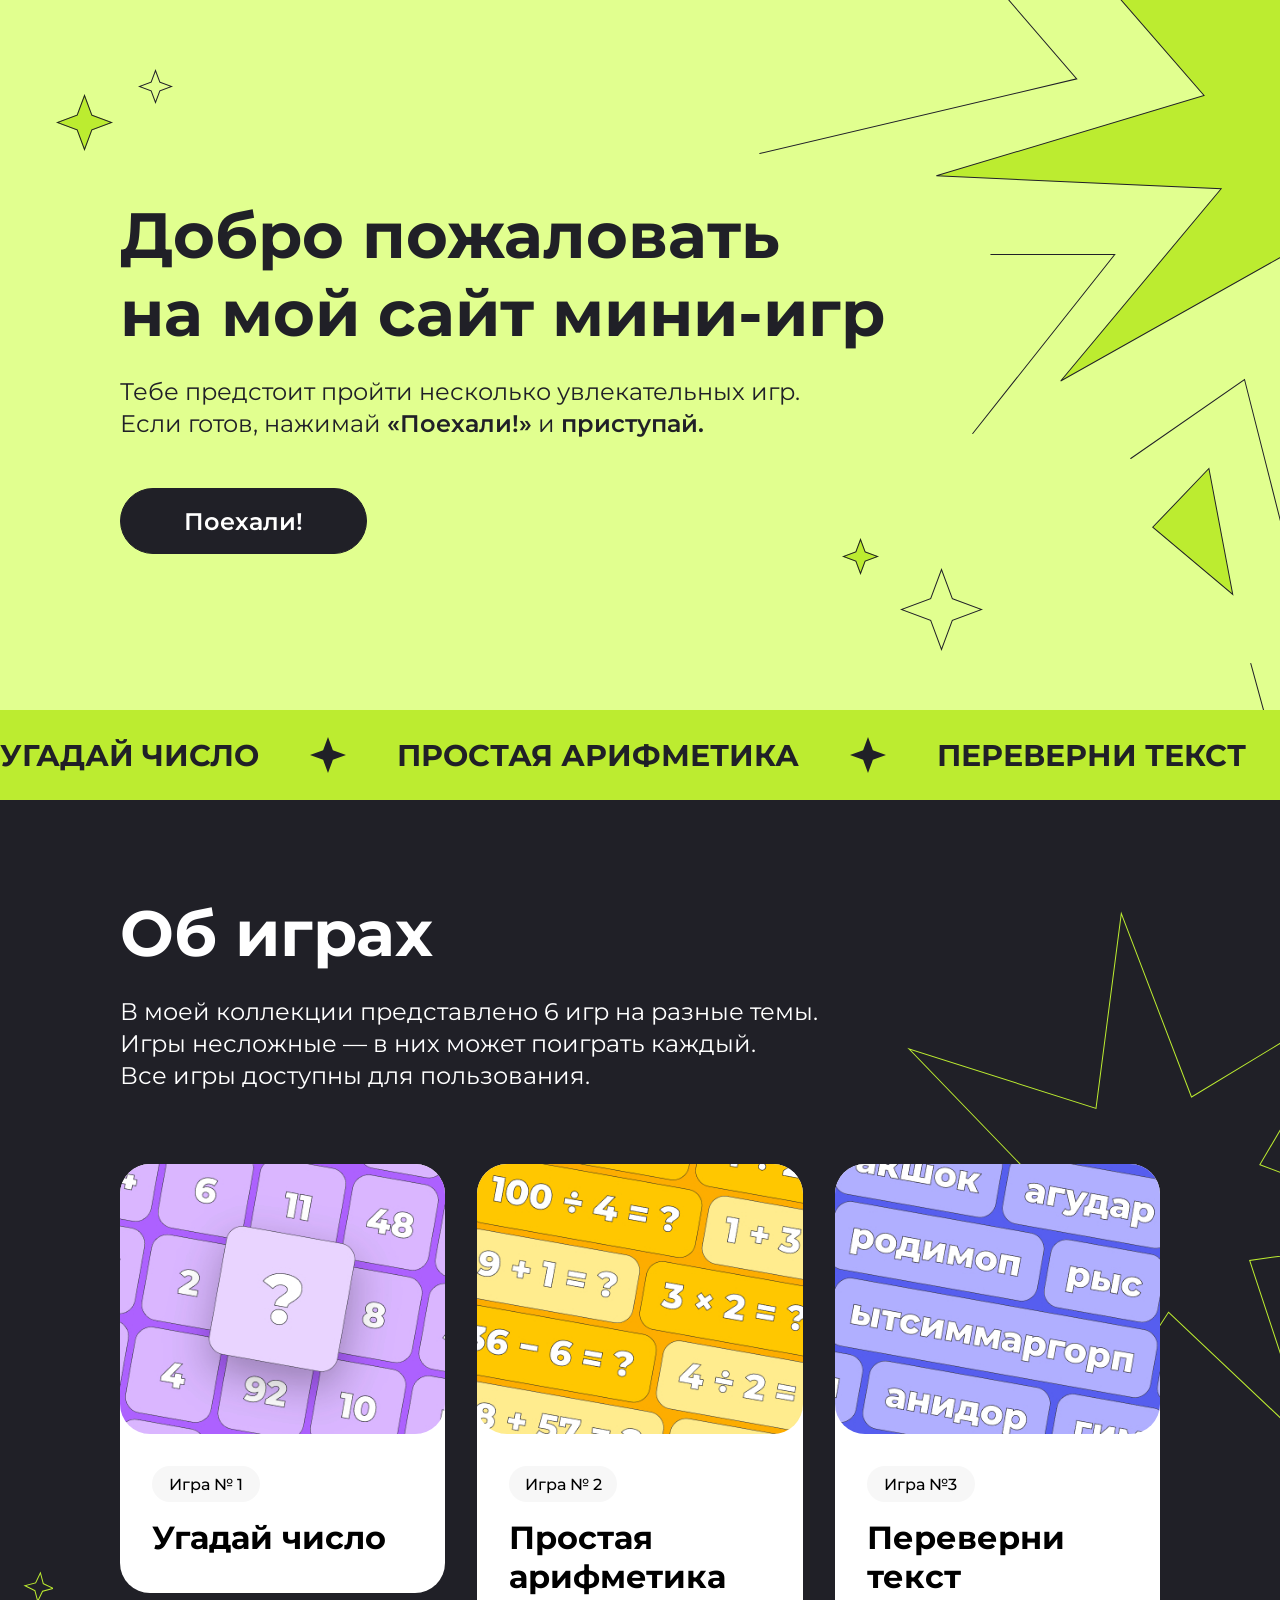
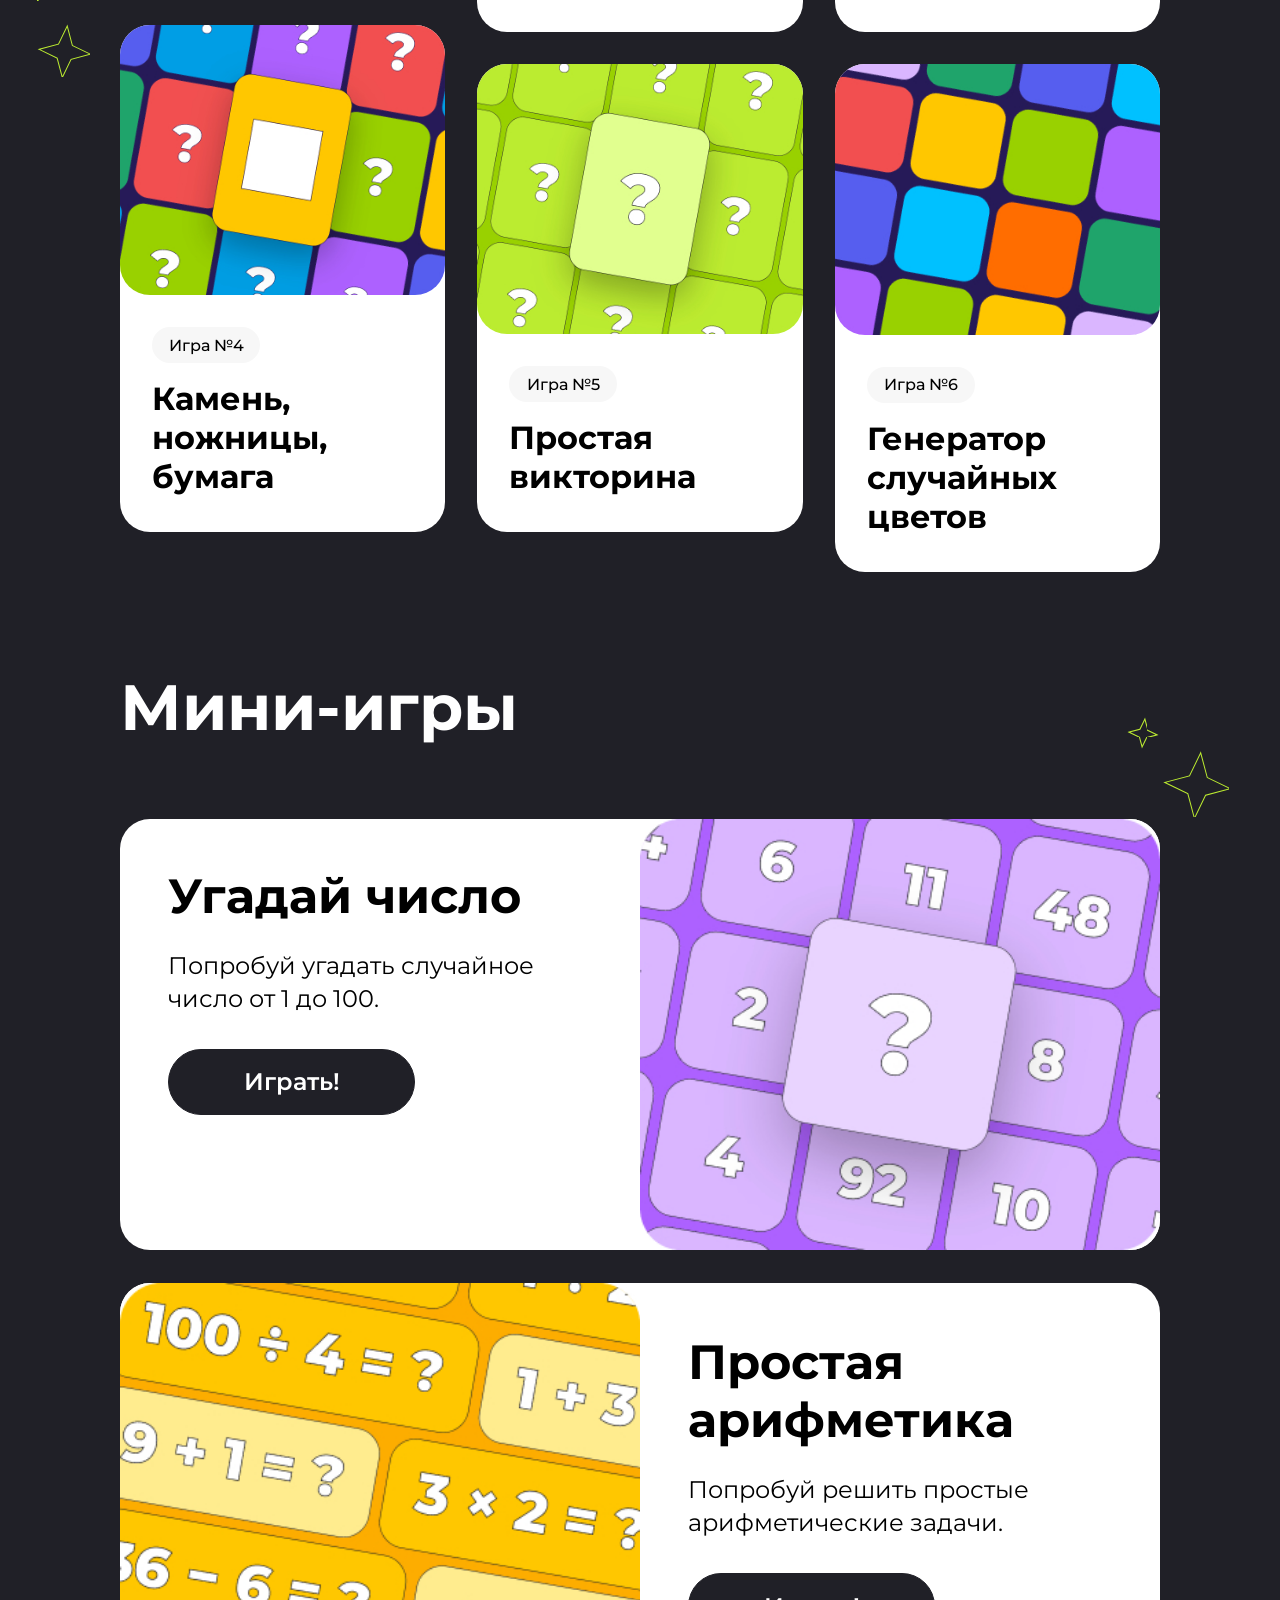
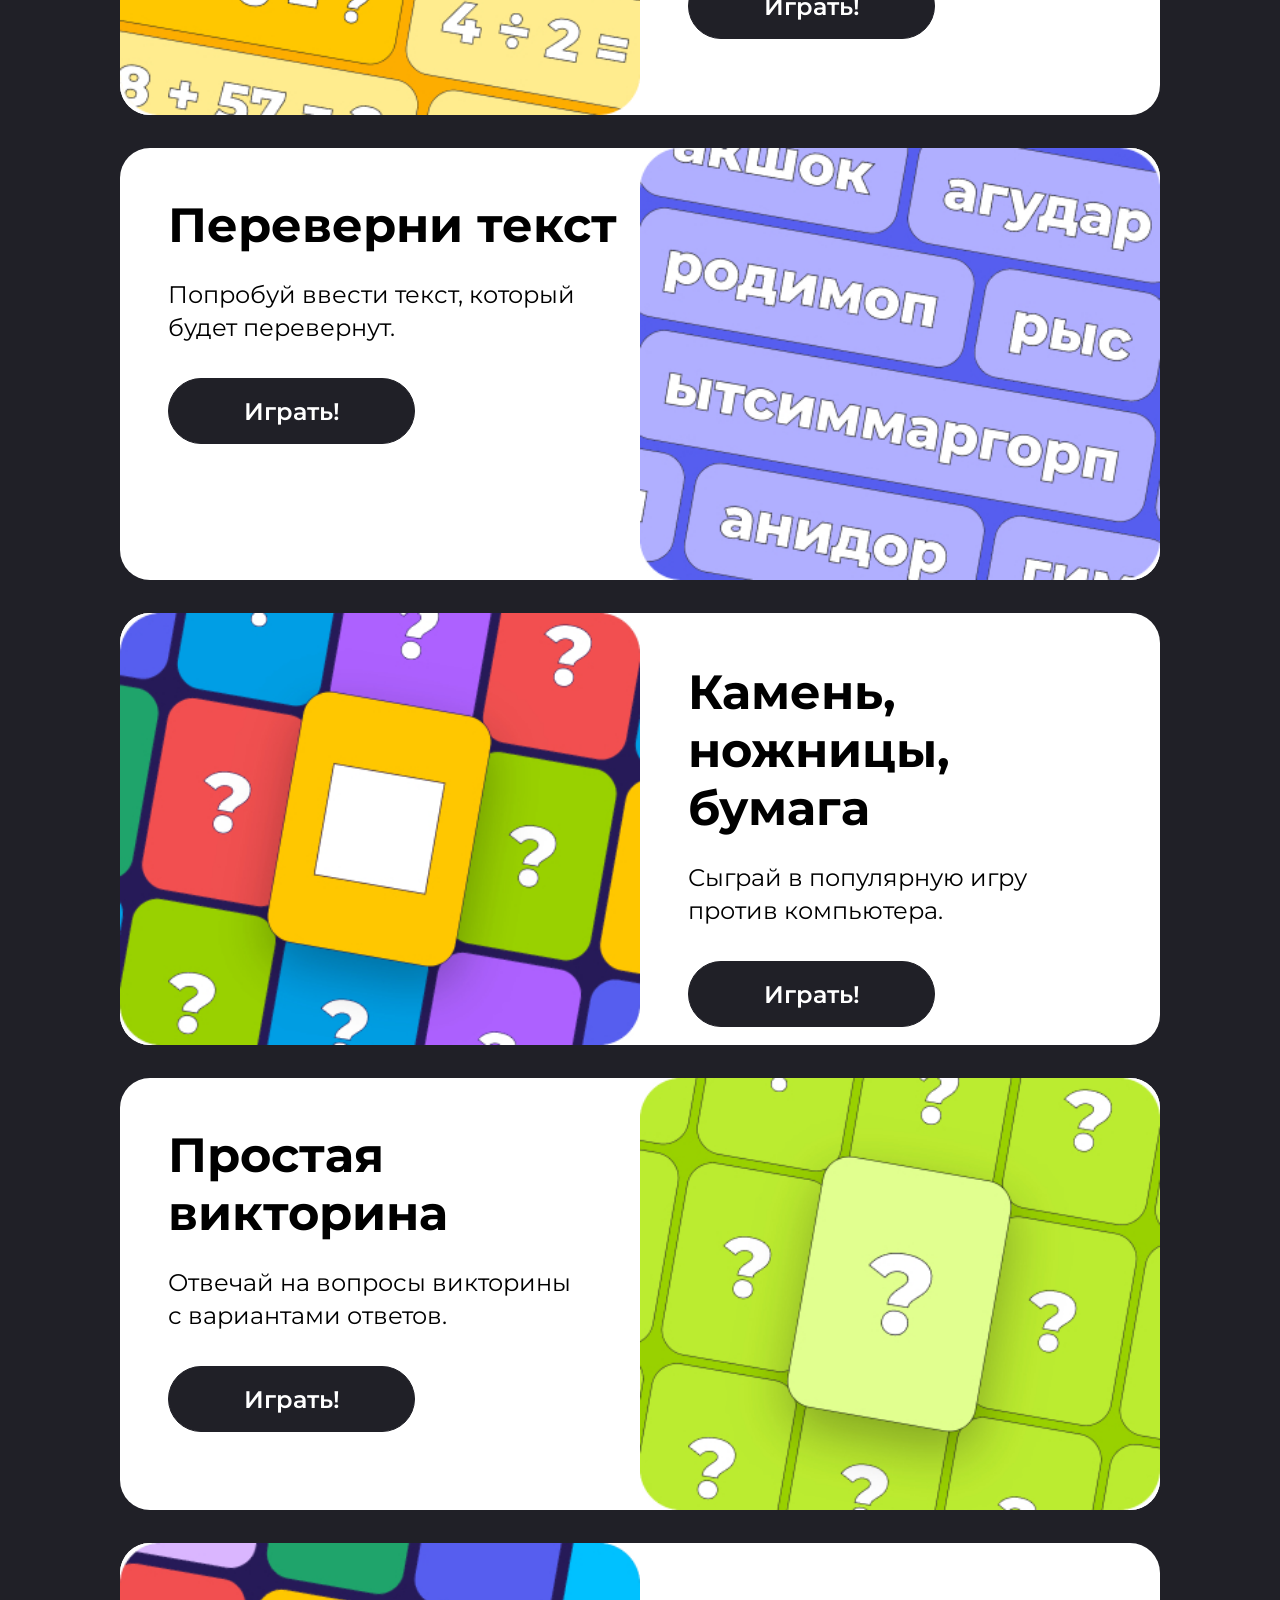
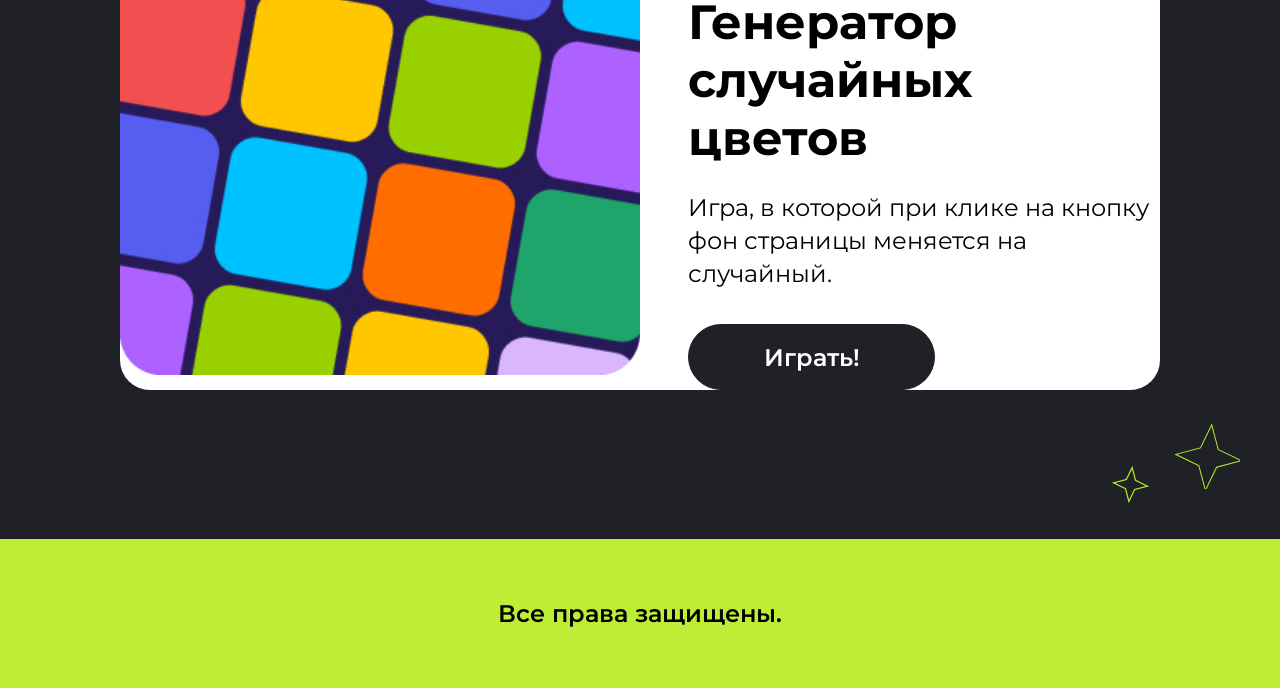
==== commit 9a035576: "Сделал курсовую работу" ====
--- a/index.html
+++ b/index.html
@@ -83,7 +83,7 @@
                     <a href="#game-4">
                         <div class="top-games__card top-games__card_4-6">
                             <img class="top-games__img" src="./image/cart-game-4.jpg" alt="Угадай число">
-                            <p class="top-games__nmbr">Игра № 4</p>
+                            <p class="top-games__nmbr">Игра №4</p>
                             <p class="top-games__ttl-card">Камень,</p>
                             <p class="top-games__ttl-card  top-games__ttl-card_3rw">ножницы,</p>
                             <p class="top-games__ttl-card  top-games__ttl-card_2rw">бумага</p>
@@ -102,7 +102,7 @@
                     <a href="#game-5">
                         <div class="top-games__card top-games__card_2-5">
                             <img class="top-games__img" src="./image/cart-game-5.jpg" alt="Угадай число">
-                            <p class="top-games__nmbr">Игра № 5</p>
+                            <p class="top-games__nmbr">Игра №5</p>
                             <p class="top-games__ttl-card">Простая</p>
                             <p class="top-games__ttl-card   top-games__ttl-card_2rw">викторина</p>
                         </div>
@@ -112,14 +112,14 @@
                     <a href="#game-3">
                         <div class="top-games__card top-games__card_1-3">
                             <img class="top-games__img" src="./image/cart-game-3.jpg" alt="Угадай число">
-                            <p class="top-games__nmbr">Игра № 3</p>
+                            <p class="top-games__nmbr">Игра №3</p>
                             <h2 class="top-games__ttl-card   top-games__ttl-card_1rw">Переверни текст</h2>
                         </div>
                     </a>
                     <a href="#game-6">
                         <div class="top-games__card  top-games__card_4-6">
                             <img class="top-games__img" src="./image/cart-game-6.jpg" alt="Угадай число">
-                            <p class="top-games__nmbr">Игра № 6</p>
+                            <p class="top-games__nmbr">Игра №6</p>
                             <p class="top-games__ttl-card">Генератор</p>
                             <p class="top-games__ttl-card   top-games__ttl-card_3rw">случайных</p>
                             <p class="top-games__ttl-card   top-games__ttl-card_2rw">цветов</p>
@@ -220,10 +220,9 @@
                     <img class="for__img for__img_rew for__img_item2" src="./image/cart-game-6.jpg" alt="Угадай число">
                     <div class="for__content for__content_rew for__content_item1">
                         <h3 class="for__subtitle for__subtitle_dopmrgn">Генератор<br>случайных<br>цветов</h3>
-                        <p class="for__text"><span class="for__text-spc for__text-phone">Игра, в которой при
-                                клике</span>
-                            <span class="for__text-spc for__text-phone">на кнопку фон страницы</span> <span
-                                class="for__text-spc for__text-phone">меняется на случайный.</span>
+                        <p class="for__text"><span class="for__text-spc for__text-phone">Игра, в которой при клике</span><span class="for__text-spc for__text-phone for__text-phone-br"> на кнопку</span><span
+                                class="for__text-spc1 for__text-phone"> фон страницы 
+                                <span class="for__text-phone-br">меняется на случайный.</span></span>
                         </p>
                         <button class="for__btn for__btn_RandomColorGenerator">Играть!</button>
                         <script src="./js/RandomColorGenerator.js"></script>
--- a/styles.css
+++ b/styles.css
@@ -315,7 +315,7 @@
 
 .for {
   padding-top: 56px;
-  padding-bottom: 144px;
+  padding-bottom: 149px;
   position: relative;
 }
 .for__box {
@@ -350,7 +350,7 @@
   max-width: 1200px;
   max-height: 500px;
   min-width: 850px;
-  margin-top: 32px;
+  margin-top: 33px;
   border: none;
   background-color: #ffffff;
   border-radius: 30px;
@@ -369,14 +369,17 @@
   font-size: 48px;
   font-weight: 700;
 }
+.for__subtitle_dopmrgn {
+  margin-top: 50px;
+}
 .for__subtitle-spc {
   white-space: nowrap;
 }
 .for__text {
-  margin-top: 24px;
+  margin-top: 26px;
   font-weight: 400;
   max-width: 497px;
-  line-height: 32px;
+  line-height: 30px;
 }
 .for__text-spn {
   font-size: 24px;
@@ -385,9 +388,11 @@
   white-space: nowrap;
   font-size: 24px;
 }
+.for__text-spc1 {
+  font-size: 24px;
+}
 .for__btn {
-  margin-top: 36px;
-  margin-bottom: 207px;
+  margin-top: 32px;
   width: 247px;
   height: 66px;
   color: #ffffff;
@@ -440,7 +445,26 @@
   text-align: center;
 }
 
-@media (max-width: 1022px) {
+@media (max-width: 1090px) {
+  .top-games {
+    display: none;
+  }
+}
+@media (max-width: 1240px) {
+  .for__subtitle {
+    font-size: 28px;
+  }
+  .for__text-spn {
+    font-size: 16px;
+  }
+  .for__text-spc {
+    font-size: 16px;
+  }
+  .for__text-spc1 {
+    font-size: 16px;
+  }
+}
+@media (max-width: 1023px) {
   .header__titl {
     font-size: 40px;
     line-height: 49px;
@@ -449,7 +473,7 @@
   .header__text {
     text-align: center;
     font-size: 22px;
-    width: 540px;
+    width: auto;
   }
   .header__btn {
     margin-top: 34px;
@@ -461,7 +485,7 @@
     font-weight: 600;
   }
   .header__anim-strip {
-    margin-top: 100px;
+    margin-top: 132px;
     height: 51px;
   }
   .header__anim-strip-item {
@@ -482,8 +506,8 @@
     left: 82%;
     top: 445px;
   }
-  .top-games {
-    display: none;
+  .for {
+    width: 100%;
   }
   .for__box::before {
     left: 89%;
@@ -498,8 +522,6 @@
   }
   .for__subtitle {
     margin-top: 16px;
-    font-size: 36px;
-    line-height: 30px;
   }
   .for__text {
     margin-top: 16px;
@@ -519,7 +541,39 @@
     width: 69px;
   }
 }
+@media (max-width: 974px) {
+  button {
+    font-size: 18px;
+  }
+  .for__subtitle {
+    font-size: 28px;
+  }
+  .for__text {
+    overflow-wrap: break-word;
+  }
+  .for__text-spn {
+    font-size: 16px;
+  }
+  .for__text-spc {
+    font-size: 16px;
+  }
+  .for__text-spc1 {
+    font-size: 16px;
+  }
+  .for__btn {
+    margin-top: 28px;
+    width: 200px;
+    height: 35px;
+  }
+}
 @media (max-width: 767px) {
+  .header__box {
+    padding-left: 0;
+    padding-right: 0;
+  }
+  .header__content {
+    padding-top: 146px;
+  }
   .header__box::before {
     content: "";
     background-image: url(./image/star-phone-grin2.svg);
@@ -544,9 +598,14 @@
     padding-top: 24px;
     width: 100%;
     line-height: 20px;
+    font-size: 16px;
   }
   .header__spc {
     white-space: nowrap;
+  }
+  .header__text-smbld {
+    font-size: 16px;
+    line-height: 0;
   }
   .header__btn {
     margin-top: 36px;
@@ -596,9 +655,14 @@
     height: 18px;
     background-repeat: no-repeat;
   }
+  .center {
+    padding-left: 16px;
+    padding-right: 16px;
+  }
   .for {
     padding-top: 48px;
     padding-bottom: 12px;
+    max-width: 400px;
   }
   .for__box {
     display: flex;
@@ -646,8 +710,21 @@
     line-height: 20px;
     margin-top: 0;
   }
+  .for__text-spn {
+    font-size: 16px;
+  }
+  .for__text-spc {
+    font-size: 16px;
+  }
+  .for__text-spc1 {
+    font-size: 16px;
+  }
   .for__text-phone {
     white-space: nowrap;
+  }
+  .for__text-phone-br::before {
+    content: "\a" attr(title);
+    white-space: pre;
   }
   .for__btn {
     margin-top: 32px;
@@ -655,10 +732,7 @@
     height: 55px;
     font-size: 16px;
   }
-  .for__img {
-    height: 260px;
-  }
-  .for__img_item2 {
+  .for_item2 {
     order: 1;
   }
   .for::before {
